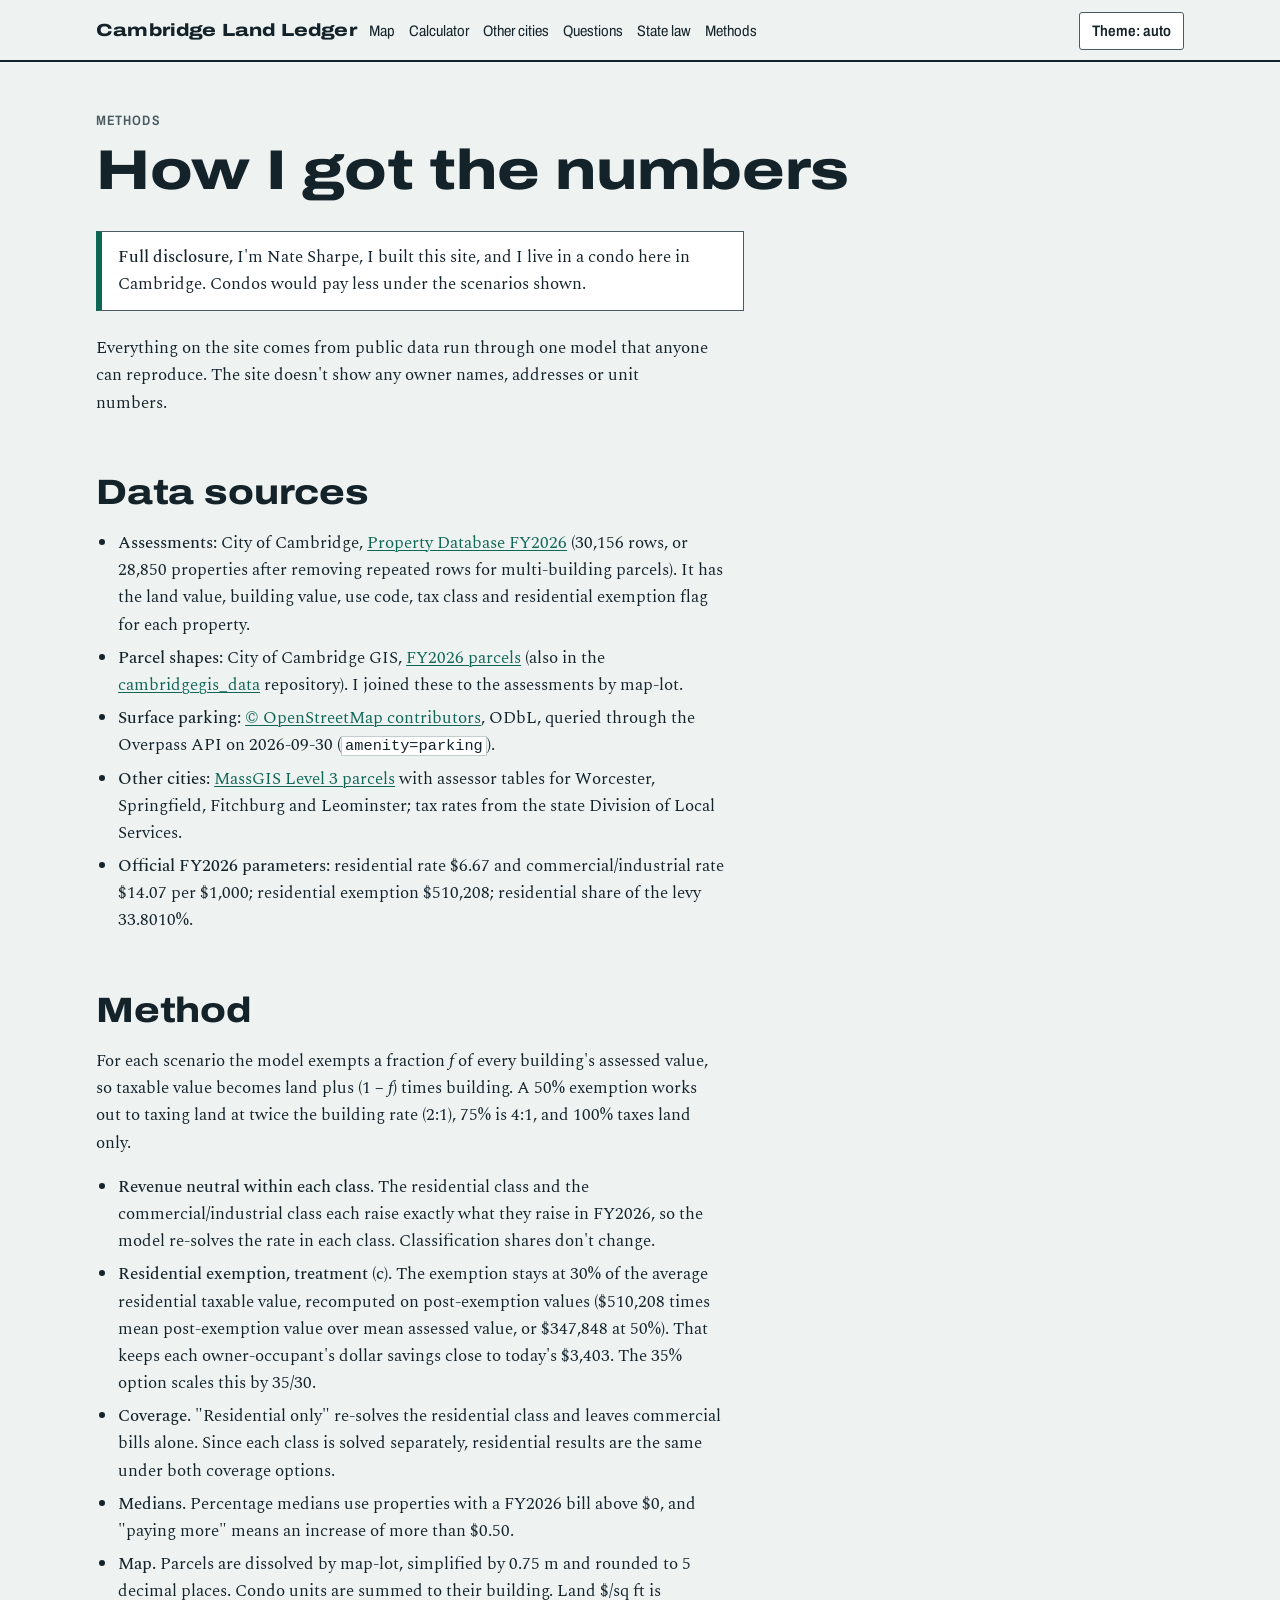
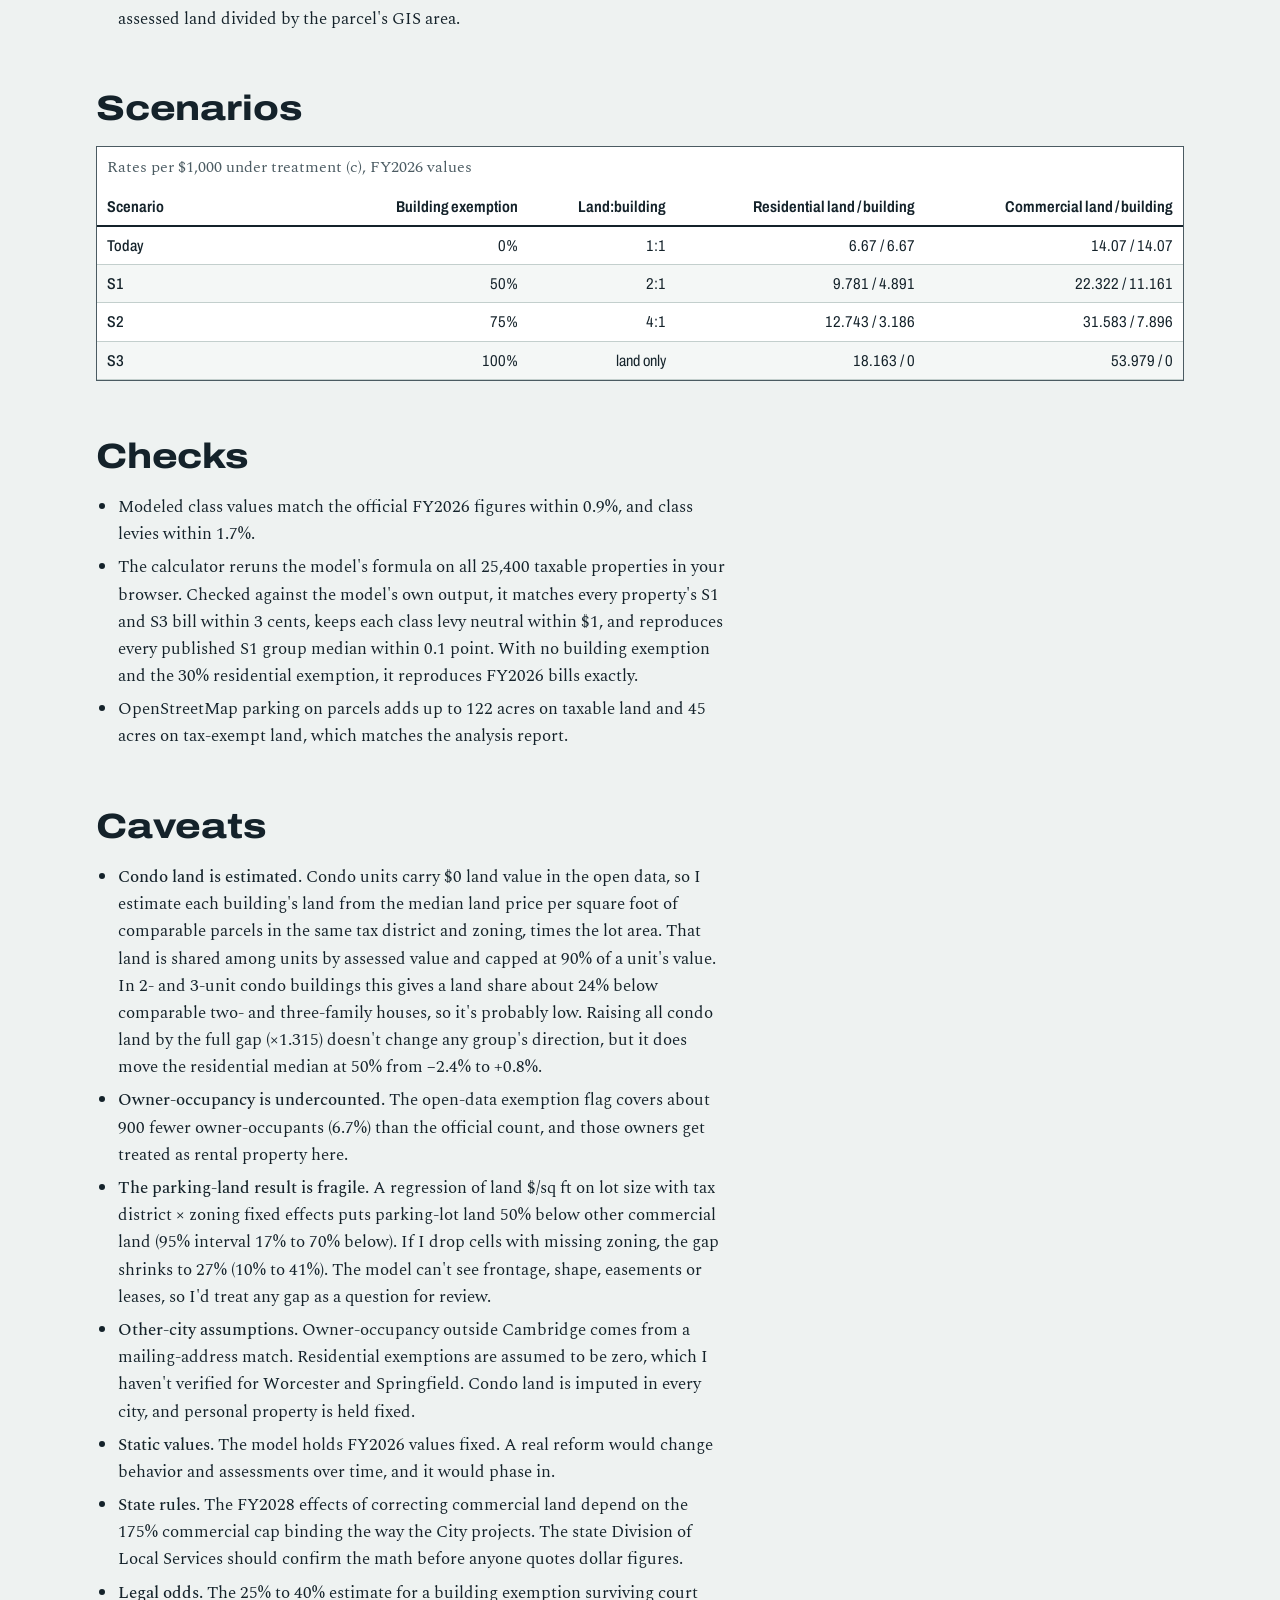
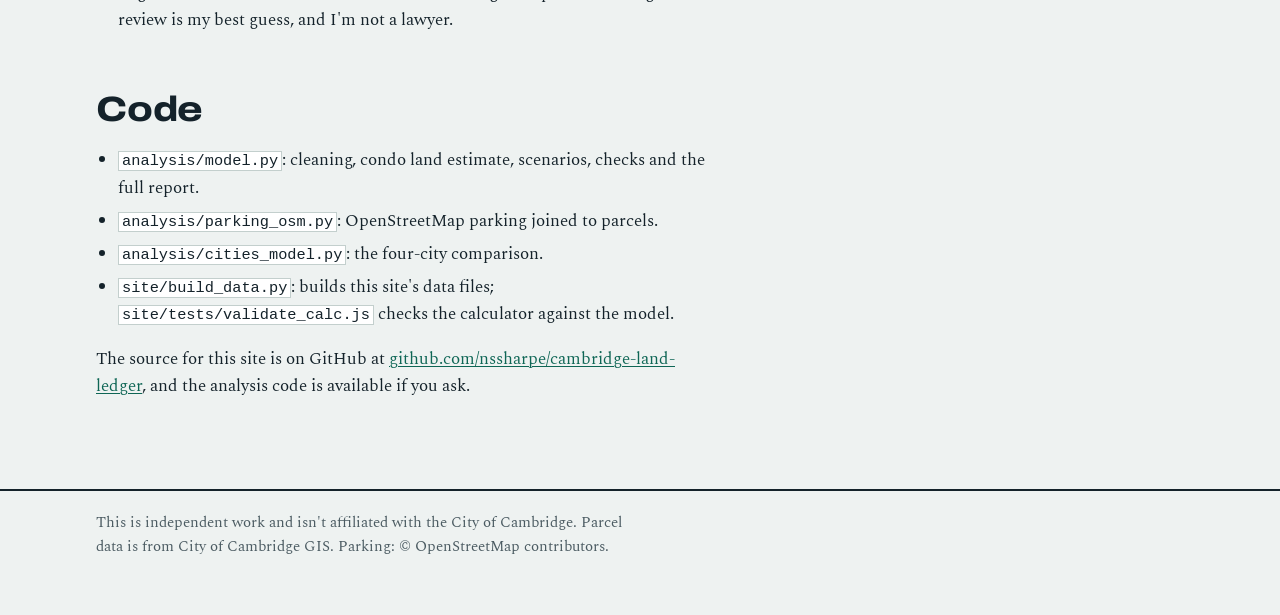
==== methods.html @ d7bb5db6 "Rewrite site and animation text in a plainer, first-person voice Co-Authored-By: Claude Opus 5.5 <no" ====
<!doctype html>
<html lang="en">
<head>
<meta charset="utf-8">
<meta name="viewport" content="width=device-width, initial-scale=1">
<title>Methods | Cambridge Land Ledger</title>
<meta name="description" content="Where the Cambridge Land Ledger's data comes from, how the model works, and its caveats.">
<meta name="color-scheme" content="light dark">
<script src="js/theme.js"></script>
<link rel="preconnect" href="https://fonts.googleapis.com">
<link rel="preconnect" href="https://fonts.gstatic.com" crossorigin>
<link rel="stylesheet" href="https://fonts.googleapis.com/css2?family=Archivo:wdth,wght@75..125,400..800&amp;family=Spectral:wght@400;500&amp;display=swap">
<link rel="stylesheet" href="css/site.css">
</head>
<body>
<a class="skip" href="#main">Skip to content</a>
<header class="masthead">
  <div class="wrap">
    <a class="brand" href="index.html">Cambridge Land Ledger</a>
    <nav class="nav" aria-label="Site">
      <a href="index.html#map">Map</a>
      <a href="index.html#calculator">Calculator</a>
      <a href="index.html#cities">Other cities</a>
      <a href="index.html#assessing">Questions</a>
      <a href="index.html#state-law">State law</a>
      <a href="methods.html" aria-current="page">Methods</a>
    </nav>
    <button type="button" class="btn theme-toggle" id="theme-toggle" aria-label="Color theme: automatic. Change theme">Theme: auto</button>
  </div>
</header>

<main id="main" class="wrap prose">
  <section aria-labelledby="h-m">
    <p class="kicker">Methods</p>
    <h1 id="h-m">How I got the numbers</h1>
    <div class="disclosure" role="note">
      <p><strong>Full disclosure,</strong> I'm Nate Sharpe, I built this site, and I live in a condo here in Cambridge. Condos would pay less under the scenarios shown.</p>
    </div>
    <p>Everything on the site comes from public data run through one model that anyone can reproduce. The site doesn't show any owner names, addresses or unit numbers.</p>

    <h2 id="sources">Data sources</h2>
    <ul>
      <li><strong>Assessments:</strong> City of Cambridge, <a href="https://data.cambridgema.gov/Assessing/Cambridge-Property-Database-FY2026/waa7-ibdu">Property Database FY2026</a> (30,156 rows, or 28,850 properties after removing repeated rows for multi-building parcels). It has the land value, building value, use code, tax class and residential exemption flag for each property.</li>
      <li><strong>Parcel shapes:</strong> City of Cambridge GIS, <a href="https://gis.data.mass.gov/datasets/CambridgeGIS::fy2026-parcels">FY2026 parcels</a> (also in the <a href="https://github.com/cambridgegis/cambridgegis_data">cambridgegis_data</a> repository). I joined these to the assessments by map-lot.</li>
      <li><strong>Surface parking:</strong> <a href="https://www.openstreetmap.org/copyright">&copy; OpenStreetMap contributors</a>, ODbL, queried through the Overpass API on 2026-09-30 (<code>amenity=parking</code>).</li>
      <li><strong>Other cities:</strong> <a href="https://www.mass.gov/info-details/massgis-data-property-tax-parcels">MassGIS Level 3 parcels</a> with assessor tables for Worcester, Springfield, Fitchburg and Leominster; tax rates from the state Division of Local Services.</li>
      <li><strong>Official FY2026 parameters:</strong> residential rate $6.67 and commercial/industrial rate $14.07 per $1,000; residential exemption $510,208; residential share of the levy 33.8010%.</li>
    </ul>

    <h2 id="method">Method</h2>
    <p>For each scenario the model exempts a fraction <em>f</em> of every building's assessed value, so taxable value becomes land plus (1 &minus; <em>f</em>) times building. A 50% exemption works out to taxing land at twice the building rate (2:1), 75% is 4:1, and 100% taxes land only.</p>
    <ul>
      <li><strong>Revenue neutral within each class.</strong> The residential class and the commercial/industrial class each raise exactly what they raise in FY2026, so the model re-solves the rate in each class. Classification shares don't change.</li>
      <li><strong>Residential exemption, treatment (c).</strong> The exemption stays at 30% of the average residential taxable value, recomputed on post-exemption values ($510,208 times mean post-exemption value over mean assessed value, or $347,848 at 50%). That keeps each owner-occupant's dollar savings close to today's $3,403. The 35% option scales this by 35/30.</li>
      <li><strong>Coverage.</strong> "Residential only" re-solves the residential class and leaves commercial bills alone. Since each class is solved separately, residential results are the same under both coverage options.</li>
      <li><strong>Medians.</strong> Percentage medians use properties with a FY2026 bill above $0, and "paying more" means an increase of more than $0.50.</li>
      <li><strong>Map.</strong> Parcels are dissolved by map-lot, simplified by 0.75 m and rounded to 5 decimal places. Condo units are summed to their building. Land $/sq ft is assessed land divided by the parcel's GIS area.</li>
    </ul>

    <h2 id="scenarios">Scenarios</h2>
    <div class="table-scroll" tabindex="0" role="region" aria-labelledby="scen-cap">
      <table class="ledger">
        <caption id="scen-cap">Rates per $1,000 under treatment (c), FY2026 values</caption>
        <thead><tr><th scope="col">Scenario</th><th scope="col">Building exemption</th><th scope="col">Land:building</th><th scope="col">Residential land / building</th><th scope="col">Commercial land / building</th></tr></thead>
        <tbody>
          <tr><th scope="row">Today</th><td>0%</td><td>1:1</td><td>6.67 / 6.67</td><td>14.07 / 14.07</td></tr>
          <tr><th scope="row">S1</th><td>50%</td><td>2:1</td><td>9.781 / 4.891</td><td>22.322 / 11.161</td></tr>
          <tr><th scope="row">S2</th><td>75%</td><td>4:1</td><td>12.743 / 3.186</td><td>31.583 / 7.896</td></tr>
          <tr><th scope="row">S3</th><td>100%</td><td>land only</td><td>18.163 / 0</td><td>53.979 / 0</td></tr>
        </tbody>
      </table>
    </div>

    <h2 id="checks">Checks</h2>
    <ul>
      <li>Modeled class values match the official FY2026 figures within 0.9%, and class levies within 1.7%.</li>
      <li>The calculator reruns the model's formula on all 25,400 taxable properties in your browser. Checked against the model's own output, it matches every property's S1 and S3 bill within 3 cents, keeps each class levy neutral within $1, and reproduces every published S1 group median within 0.1 point. With no building exemption and the 30% residential exemption, it reproduces FY2026 bills exactly.</li>
      <li>OpenStreetMap parking on parcels adds up to 122 acres on taxable land and 45 acres on tax-exempt land, which matches the analysis report.</li>
    </ul>

    <h2 id="caveats">Caveats</h2>
    <ul>
      <li id="condo-land"><strong>Condo land is estimated.</strong> Condo units carry $0 land value in the open data, so I estimate each building's land from the median land price per square foot of comparable parcels in the same tax district and zoning, times the lot area. That land is shared among units by assessed value and capped at 90% of a unit's value. In 2- and 3-unit condo buildings this gives a land share about 24% below comparable two- and three-family houses, so it's probably low. Raising all condo land by the full gap (&times;1.315) doesn't change any group's direction, but it does move the residential median at 50% from &minus;2.4% to +0.8%.</li>
      <li><strong>Owner-occupancy is undercounted.</strong> The open-data exemption flag covers about 900 fewer owner-occupants (6.7%) than the official count, and those owners get treated as rental property here.</li>
      <li><strong>The parking-land result is fragile.</strong> A regression of land $/sq ft on lot size with tax district &times; zoning fixed effects puts parking-lot land 50% below other commercial land (95% interval 17% to 70% below). If I drop cells with missing zoning, the gap shrinks to 27% (10% to 41%). The model can't see frontage, shape, easements or leases, so I'd treat any gap as a question for review.</li>
      <li><strong>Other-city assumptions.</strong> Owner-occupancy outside Cambridge comes from a mailing-address match. Residential exemptions are assumed to be zero, which I haven't verified for Worcester and Springfield. Condo land is imputed in every city, and personal property is held fixed.</li>
      <li><strong>Static values.</strong> The model holds FY2026 values fixed. A real reform would change behavior and assessments over time, and it would phase in.</li>
      <li><strong>State rules.</strong> The FY2028 effects of correcting commercial land depend on the 175% commercial cap binding the way the City projects. The state Division of Local Services should confirm the math before anyone quotes dollar figures.</li>
      <li><strong>Legal odds.</strong> The 25% to 40% estimate for a building exemption surviving court review is my best guess, and I'm not a lawyer.</li>
    </ul>

    <h2 id="code">Code</h2>
    <ul>
      <li><code>analysis/model.py</code>: cleaning, condo land estimate, scenarios, checks and the full report.</li>
      <li><code>analysis/parking_osm.py</code>: OpenStreetMap parking joined to parcels.</li>
      <li><code>analysis/cities_model.py</code>: the four-city comparison.</li>
      <li><code>site/build_data.py</code>: builds this site's data files; <code>site/tests/validate_calc.js</code> checks the calculator against the model.</li>
    </ul>
    <p>The source for this site is on GitHub at <a href="https://github.com/nssharpe/cambridge-land-ledger">github.com/nssharpe/cambridge-land-ledger</a>, and the analysis code is available if you ask.</p>
  </section>
</main>

<footer>
  <div class="wrap">
    <p>This is independent work and isn't affiliated with the City of Cambridge. Parcel data is from City of Cambridge GIS. Parking: &copy; OpenStreetMap contributors.</p>
  </div>
</footer>
</body>
</html>
---- css/site.css ----
/* Cambridge Land Ledger. Assessor's plat / ledger styling.
   Contrast for every text/background pair is checked by tests/contrast.py, which parses this file. */

:root {
  color-scheme: light;
  --paper: #eef2f1;
  --surface: #ffffff;
  --ink: #14222a;
  --muted: #4b5b62;
  --rule: #c3cfcd;          /* decorative ledger lines only; never text, never a control boundary */
  --accent: #0e6655;
  --less: #1f5fa8;
  --more: #a8510a;
  --on-accent: #ffffff;     /* text on filled accent buttons */
  --row-alt: #f4f7f6;       /* zebra stripe inside tables on --surface */
  --hover: #e2e9e7;         /* hover fill for outline buttons */
  --font-head: "Archivo", "Bahnschrift", "Segoe UI", system-ui, sans-serif;
  --font-body: "Spectral", Georgia, "Times New Roman", serif;
  --gutter: 16px;
  --maxw: 1120px;
}
@media (prefers-color-scheme: dark) {
  :root:not([data-theme="light"]) {
    color-scheme: dark;
    --paper: #0f171b;
    --surface: #16232a;
    --ink: #e6eeee;
    --muted: #a5b6bb;
    --rule: #2c3d44;
    --accent: #4fc1a6;
    --less: #7fb2ea;
    --more: #f0a35a;
    --on-accent: #0f171b;
    --row-alt: #1b2a32;
    --hover: #22333b;
  }
}
:root[data-theme="dark"] {
  color-scheme: dark;
  --paper: #0f171b;
  --surface: #16232a;
  --ink: #e6eeee;
  --muted: #a5b6bb;
  --rule: #2c3d44;
  --accent: #4fc1a6;
  --less: #7fb2ea;
  --more: #f0a35a;
  --on-accent: #0f171b;
  --row-alt: #1b2a32;
  --hover: #22333b;
}

*, *::before, *::after { box-sizing: border-box; }
html { -webkit-text-size-adjust: 100%; }
body {
  margin: 0;
  background: var(--paper);
  color: var(--ink);
  font-family: var(--font-body);
  font-weight: 400;
  font-size: 1.0625rem;
  line-height: 1.6;
  overflow-x: hidden;
}
img, svg, canvas { max-width: 100%; }

/* ---------- type ---------- */
h1, h2, h3 {
  font-family: var(--font-head);
  font-stretch: 118%;
  font-weight: 780;
  line-height: 1.12;
  letter-spacing: -0.005em;
  color: var(--ink);
  margin: 0 0 0.5em;
}
h1 { font-size: clamp(2rem, 6vw, 3.5rem); font-weight: 800; font-stretch: 122%; }
h2 { font-size: clamp(1.5rem, 3.6vw, 2.2rem); }
h3 { font-size: 1.2rem; font-weight: 720; font-stretch: 112%; }
p { margin: 0 0 1em; max-width: 68ch; }
strong { font-weight: 500; }
.label, .caption, figcaption, th, .ledger td, .legend, .kicker, .tag, .btn, .seg label, .field-label, .tooltip, .figs dt {
  font-family: var(--font-head);
  font-stretch: 80%;
}
.kicker {
  text-transform: uppercase;
  letter-spacing: 0.08em;
  font-size: 0.85rem;
  font-weight: 600;
  color: var(--muted);
  margin: 0 0 0.5rem;
}
.caption, figcaption { color: var(--muted); font-size: 0.95rem; line-height: 1.45; }
.num { font-variant-numeric: tabular-nums lining-nums; }
.lede { font-size: 1.2rem; line-height: 1.55; }
.less { color: var(--less); }
.more { color: var(--more); }

a { color: var(--accent); text-decoration-thickness: 1px; text-underline-offset: 2px; }
a:hover { color: var(--ink); }
a:visited { color: var(--accent); }
a:visited:hover { color: var(--ink); }

:focus-visible { outline: 3px solid var(--accent); outline-offset: 2px; border-radius: 2px; }

/* ---------- layout ---------- */
.wrap { max-width: var(--maxw); margin: 0 auto; padding: 0 var(--gutter); }
.skip { position: absolute; left: -9999px; top: 0; background: var(--surface); color: var(--ink); padding: 8px 12px; z-index: 10; }
.skip:focus { left: var(--gutter); }

.masthead {
  border-bottom: 2px solid var(--ink);
  background: var(--paper);
}
.masthead .wrap { display: flex; align-items: center; justify-content: space-between; gap: 12px; padding-top: 12px; padding-bottom: 10px; flex-wrap: wrap; }
.brand { font-family: var(--font-head); font-stretch: 125%; font-weight: 800; font-size: 1.1rem; color: var(--ink); text-decoration: none; letter-spacing: 0.01em; }
.brand:visited { color: var(--ink); }
.brand:hover { color: var(--accent); }
.nav { display: flex; flex-wrap: wrap; gap: 4px 14px; font-family: var(--font-head); font-stretch: 85%; font-size: 0.95rem; }
.nav a { color: var(--ink); text-decoration: none; padding: 4px 0; }
.nav a:visited { color: var(--ink); }
.nav a:hover { color: var(--accent); text-decoration: underline; }

section { padding: 48px 0 24px; border-top: 1px solid var(--rule); }
section:first-of-type { border-top: 0; }
.sec-num { font-family: var(--font-head); font-stretch: 80%; color: var(--muted); font-weight: 600; font-size: 0.95rem; letter-spacing: 0.04em; }

.disclosure {
  background: var(--surface);
  border: 1px solid var(--muted);
  border-left: 6px solid var(--accent);
  padding: 12px 16px;
  margin: 16px 0 24px;
  max-width: 72ch;
}
.disclosure p { margin: 0; }

.grid-2 { display: grid; grid-template-columns: minmax(0, 1fr); gap: 24px; }
.grid-2 > *, .calc > * { min-width: 0; }
@media (min-width: 860px) { .grid-2 { grid-template-columns: minmax(0, 1fr) minmax(0, 1fr); gap: 40px; } }

/* ---------- ledger figures ---------- */
.figs { display: grid; grid-template-columns: repeat(auto-fit, minmax(160px, 1fr)); gap: 0; margin: 24px 0; border-top: 2px solid var(--ink); border-bottom: 1px solid var(--ink); }
.figs div { padding: 10px 12px 12px 0; border-right: 1px solid var(--rule); }
.figs div:last-child { border-right: 0; }
.figs dt { color: var(--muted); font-size: 0.9rem; line-height: 1.3; }
.figs dd { margin: 4px 0 0; font-family: var(--font-head); font-stretch: 112%; font-weight: 760; font-size: 1.6rem; font-variant-numeric: tabular-nums; color: var(--ink); }

/* ---------- tables ---------- */
.table-scroll { overflow-x: auto; -webkit-overflow-scrolling: touch; max-width: 100%; margin: 0 0 16px; border: 1px solid var(--muted); background: var(--surface); }
.table-scroll:focus-visible { outline-offset: 0; }
table.ledger { border-collapse: collapse; width: 100%; background: var(--surface); color: var(--ink); font-variant-numeric: tabular-nums lining-nums; font-size: 0.98rem; }
.ledger caption { text-align: left; padding: 8px 10px; caption-side: top; color: var(--muted); }
.ledger th, .ledger td { padding: 6px 10px; text-align: right; border-bottom: 1px solid var(--rule); white-space: nowrap; }
.ledger th:first-child, .ledger td:first-child { text-align: left; white-space: normal; min-width: 11em; }
.ledger tbody th { font-weight: 500; }
.ledger tr.hl th, .ledger tr.ref th { font-weight: 650; }
.ledger thead th { border-bottom: 2px solid var(--ink); font-weight: 650; color: var(--ink); vertical-align: bottom; }
.ledger tbody tr:nth-child(even) { background: var(--row-alt); }
.ledger tbody tr.ref td { font-weight: 600; border-top: 1px solid var(--ink); }
.ledger td.less { color: var(--less); }
.ledger td.more { color: var(--more); }
.ledger tr.hl td { font-weight: 650; }

/* ---------- buttons / segmented controls ---------- */
.btn {
  font: inherit; font-family: var(--font-head); font-stretch: 85%; font-size: 0.95rem; font-weight: 600;
  background: var(--surface); color: var(--ink);
  border: 1px solid var(--muted); border-radius: 3px;
  padding: 6px 12px; min-height: 36px; cursor: pointer;
}
.btn:hover { background: var(--hover); color: var(--ink); }
.btn:active { background: var(--rule); color: var(--ink); }
.btn[aria-pressed="true"] { background: var(--accent); color: var(--on-accent); border-color: var(--accent); }
.btn[aria-pressed="true"]:hover { background: var(--accent); color: var(--on-accent); text-decoration: underline; }

.seg { display: inline-flex; flex-wrap: wrap; border: 1px solid var(--muted); border-radius: 3px; overflow: hidden; background: var(--surface); }
.seg input { position: absolute; opacity: 0; width: 1px; height: 1px; }
.seg label { padding: 6px 12px; min-height: 36px; display: inline-flex; align-items: center; cursor: pointer; color: var(--ink); background: var(--surface); font-weight: 600; font-size: 0.95rem; border-right: 1px solid var(--muted); }
.seg label:last-of-type { border-right: 0; }
.seg label:hover { background: var(--hover); color: var(--ink); }
.seg input:checked + label { background: var(--accent); color: var(--on-accent); }
.seg input:checked + label:hover { background: var(--accent); color: var(--on-accent); text-decoration: underline; }
.seg input:focus-visible + label { outline: 3px solid var(--accent); outline-offset: -3px; box-shadow: inset 0 0 0 5px var(--surface); }

fieldset { border: 0; padding: 0; margin: 0 0 16px; min-width: 0; }
legend.field-label, .field-label { font-weight: 650; color: var(--ink); font-size: 1rem; margin-bottom: 6px; padding: 0; display: block; }

/* range slider */
input[type="range"] { width: 100%; max-width: 520px; accent-color: var(--accent); height: 32px; background: transparent; cursor: pointer; }
input[type="range"]::-webkit-slider-runnable-track { height: 6px; background: var(--muted); border-radius: 3px; }
input[type="range"]::-webkit-slider-thumb { -webkit-appearance: none; appearance: none; width: 22px; height: 22px; margin-top: -8px; border-radius: 50%; background: var(--accent); border: 2px solid var(--surface); box-shadow: 0 0 0 1px var(--ink); }
input[type="range"] { -webkit-appearance: none; appearance: none; }
input[type="range"]::-moz-range-track { height: 6px; background: var(--muted); border-radius: 3px; }
input[type="range"]::-moz-range-thumb { width: 20px; height: 20px; border-radius: 50%; background: var(--accent); border: 2px solid var(--surface); box-shadow: 0 0 0 1px var(--ink); }

/* ---------- map ---------- */
.map-card { background: var(--surface); border: 1px solid var(--muted); margin: 8px 0 12px; }
.map-tools { display: flex; flex-wrap: wrap; gap: 8px 16px; align-items: center; justify-content: space-between; padding: 10px; border-bottom: 1px solid var(--rule); }
.map-tools .seg label { font-size: 0.9rem; padding: 6px 10px; }
.zoom { display: inline-flex; gap: 6px; }
.zoom .btn { min-width: 36px; padding: 6px 10px; }
.map-stage { position: relative; width: 100%; aspect-ratio: 4 / 3; max-height: 78vh; touch-action: pan-y; }
.map-stage canvas { display: block; width: 100%; height: 100%; cursor: crosshair; }
.map-stage .map-msg { position: absolute; inset: 0; display: flex; align-items: center; justify-content: center; text-align: center; padding: 24px; color: var(--ink); background: var(--surface); font-family: var(--font-head); font-stretch: 85%; }
.map-foot { display: flex; flex-wrap: wrap; gap: 8px 24px; justify-content: space-between; padding: 10px; border-top: 1px solid var(--rule); }
.legend { font-size: 0.9rem; color: var(--ink); }
.legend .ttl { font-weight: 650; display: block; margin-bottom: 4px; }
.legend .ramp { display: flex; flex-wrap: wrap; gap: 2px 0; }
.legend .sw { display: inline-flex; flex-direction: column; align-items: flex-start; min-width: 52px; }
.legend .sw i { display: block; width: 100%; height: 14px; border: 1px solid var(--ink); border-right-width: 0; }
.legend .sw:last-child i { border-right-width: 1px; }
.legend .sw span { font-size: 0.8rem; color: var(--ink); font-variant-numeric: tabular-nums; padding-top: 2px; }
.legend .keys { display: flex; flex-wrap: wrap; gap: 4px 14px; }
.legend .key { display: inline-flex; align-items: center; gap: 6px; }
.legend .key i { width: 16px; height: 12px; border: 1px solid var(--ink); display: inline-block; }
.attrib { font-size: 0.8rem; color: var(--muted); align-self: end; }
.attrib a { color: var(--muted); }
.attrib a:hover { color: var(--ink); }

.tooltip {
  position: fixed; z-index: 20; pointer-events: none;
  background: var(--surface); color: var(--ink);
  border: 1px solid var(--ink); box-shadow: 0 4px 14px rgba(0,0,0,0.25);
  padding: 8px 10px; font-size: 0.92rem; line-height: 1.35; max-width: 260px;
  font-variant-numeric: tabular-nums;
}
.tooltip[hidden] { display: none; }
.tooltip .t-h { font-weight: 700; font-stretch: 100%; display: block; margin-bottom: 4px; }
.tooltip dl { margin: 0; display: grid; grid-template-columns: auto auto; gap: 1px 12px; }
.tooltip dt { color: var(--muted); }
.tooltip dd { margin: 0; text-align: right; color: var(--ink); }
.tooltip .t-note { display: block; color: var(--muted); margin-top: 4px; font-size: 0.85rem; }

/* ---------- land-by-use bar ---------- */
.landbar { display: flex; height: 22px; border: 1px solid var(--ink); margin: 8px 0 4px; }
.landbar span { display: block; height: 100%; border-right: 1px solid var(--surface); }

/* ---------- calculator ---------- */
.calc { display: grid; grid-template-columns: minmax(0, 1fr); gap: 24px; }
@media (min-width: 980px) { .calc { grid-template-columns: 320px minmax(0, 1fr); gap: 36px; } }
.calc-controls { background: var(--surface); border: 1px solid var(--muted); padding: 16px; align-self: start; }
.readout { font-family: var(--font-head); font-stretch: 112%; font-weight: 760; font-size: 1.5rem; color: var(--ink); font-variant-numeric: tabular-nums; }
.field { margin-bottom: 16px; }
.readout small { display: block; font-stretch: 80%; font-weight: 500; font-size: 0.95rem; color: var(--muted); }
.rates { font-size: 0.95rem; color: var(--ink); margin: 8px 0 0; }
.rates dt { color: var(--muted); font-family: var(--font-head); font-stretch: 80%; }
.rates dd { margin: 0 0 6px; font-family: var(--font-head); font-stretch: 85%; font-variant-numeric: tabular-nums; }
.note { border-left: 4px solid var(--more); background: var(--surface); padding: 10px 12px; margin: 12px 0; max-width: 72ch; }
.note p { margin: 0; }
.note[hidden] { display: none; }
.chart svg { display: block; width: 100%; height: auto; background: var(--surface); border: 1px solid var(--muted); }
.chart text { font-family: var(--font-head); font-stretch: 80%; fill: var(--ink); font-size: 13px; }
.chart .axis { stroke: var(--muted); stroke-width: 1; }
.chart .zero { stroke: var(--ink); stroke-width: 1.5; }
.chart .grid { stroke: var(--rule); stroke-width: 1; }
.chart .bar-less { fill: var(--less); }
.chart .bar-more { fill: var(--more); }
.chart text.t-less { fill: var(--less); }
.chart text.t-more { fill: var(--more); }
.chart text.t-muted { fill: var(--muted); }

/* ---------- cities small multiples ---------- */
.multiples { display: grid; grid-template-columns: repeat(auto-fit, minmax(200px, 1fr)); gap: 16px; margin: 16px 0 24px; }
.multiples figure { margin: 0; background: var(--surface); border: 1px solid var(--muted); padding: 8px 10px 10px; }
.multiples figcaption { color: var(--ink); font-weight: 650; font-size: 0.95rem; margin-bottom: 4px; }
.multiples svg { display: block; width: 100%; height: auto; }
.multiples text { font-family: var(--font-head); font-stretch: 80%; fill: var(--ink); font-size: 13px; }

/* ---------- questions / law ---------- */
ol.asks { padding-left: 1.4em; max-width: 72ch; }
ol.asks li { margin-bottom: 14px; }
.tag { display: inline-block; font-size: 0.8rem; font-weight: 650; letter-spacing: 0.03em; text-transform: uppercase; padding: 1px 6px; border: 1px solid var(--more); color: var(--more); background: var(--surface); margin-left: 6px; vertical-align: 1px; }
.tag.solid { border-color: var(--accent); color: var(--accent); }
blockquote { margin: 12px 0 16px; padding: 4px 0 4px 16px; border-left: 3px solid var(--muted); max-width: 70ch; color: var(--ink); }
blockquote cite { display: block; font-style: normal; font-family: var(--font-head); font-stretch: 80%; color: var(--muted); font-size: 0.9rem; margin-top: 4px; }

/* ---------- animation slot ---------- */
#two-lots-animation { margin: 16px 0; min-height: 120px; }
.anim-fallback { background: var(--surface); border: 1px dashed var(--muted); padding: 24px 16px; color: var(--ink); }

/* ---------- footer ---------- */
footer { border-top: 2px solid var(--ink); margin-top: 48px; padding: 20px 0 40px; color: var(--ink); font-size: 0.95rem; }
footer p { color: var(--muted); }
.theme-toggle { margin-left: auto; }

/* ---------- methods page ---------- */
.prose h2 { margin-top: 1.6em; }
.prose ul, .prose ol { max-width: 70ch; padding-left: 1.3em; }
.prose li { margin-bottom: 6px; }
code { font-family: ui-monospace, "Cascadia Mono", Consolas, monospace; font-size: 0.9em; background: var(--surface); color: var(--ink); padding: 0 3px; border: 1px solid var(--rule); }

@media (max-width: 520px) {
  body { font-size: 1rem; }
  .lede { font-size: 1.08rem; }
  section { padding-top: 36px; }
  .figs dd { font-size: 1.35rem; }
  .map-stage { aspect-ratio: 1 / 1; }
}

@media (prefers-reduced-motion: reduce) {
  *, *::before, *::after { animation-duration: 0.01ms !important; animation-iteration-count: 1 !important; transition-duration: 0.01ms !important; scroll-behavior: auto !important; }
}
@media (prefers-reduced-motion: no-preference) {
  html { scroll-behavior: smooth; }
}
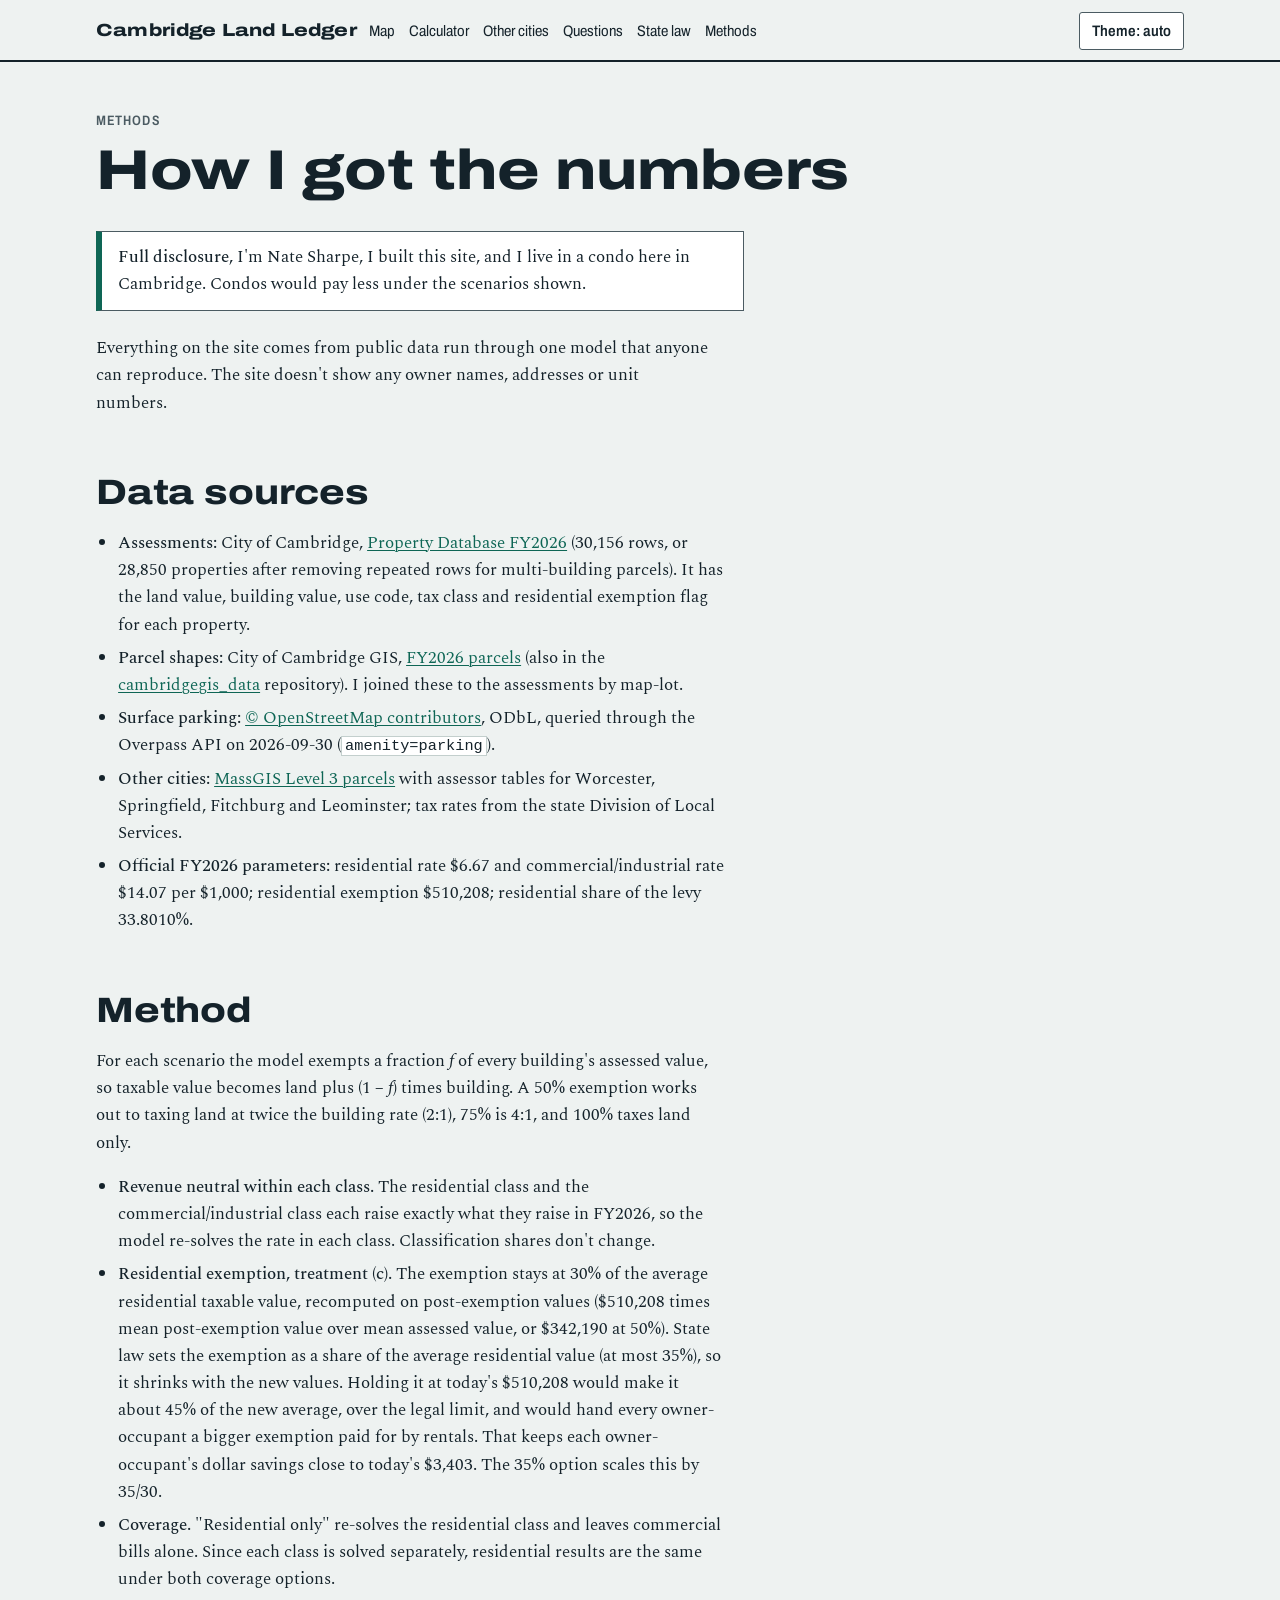
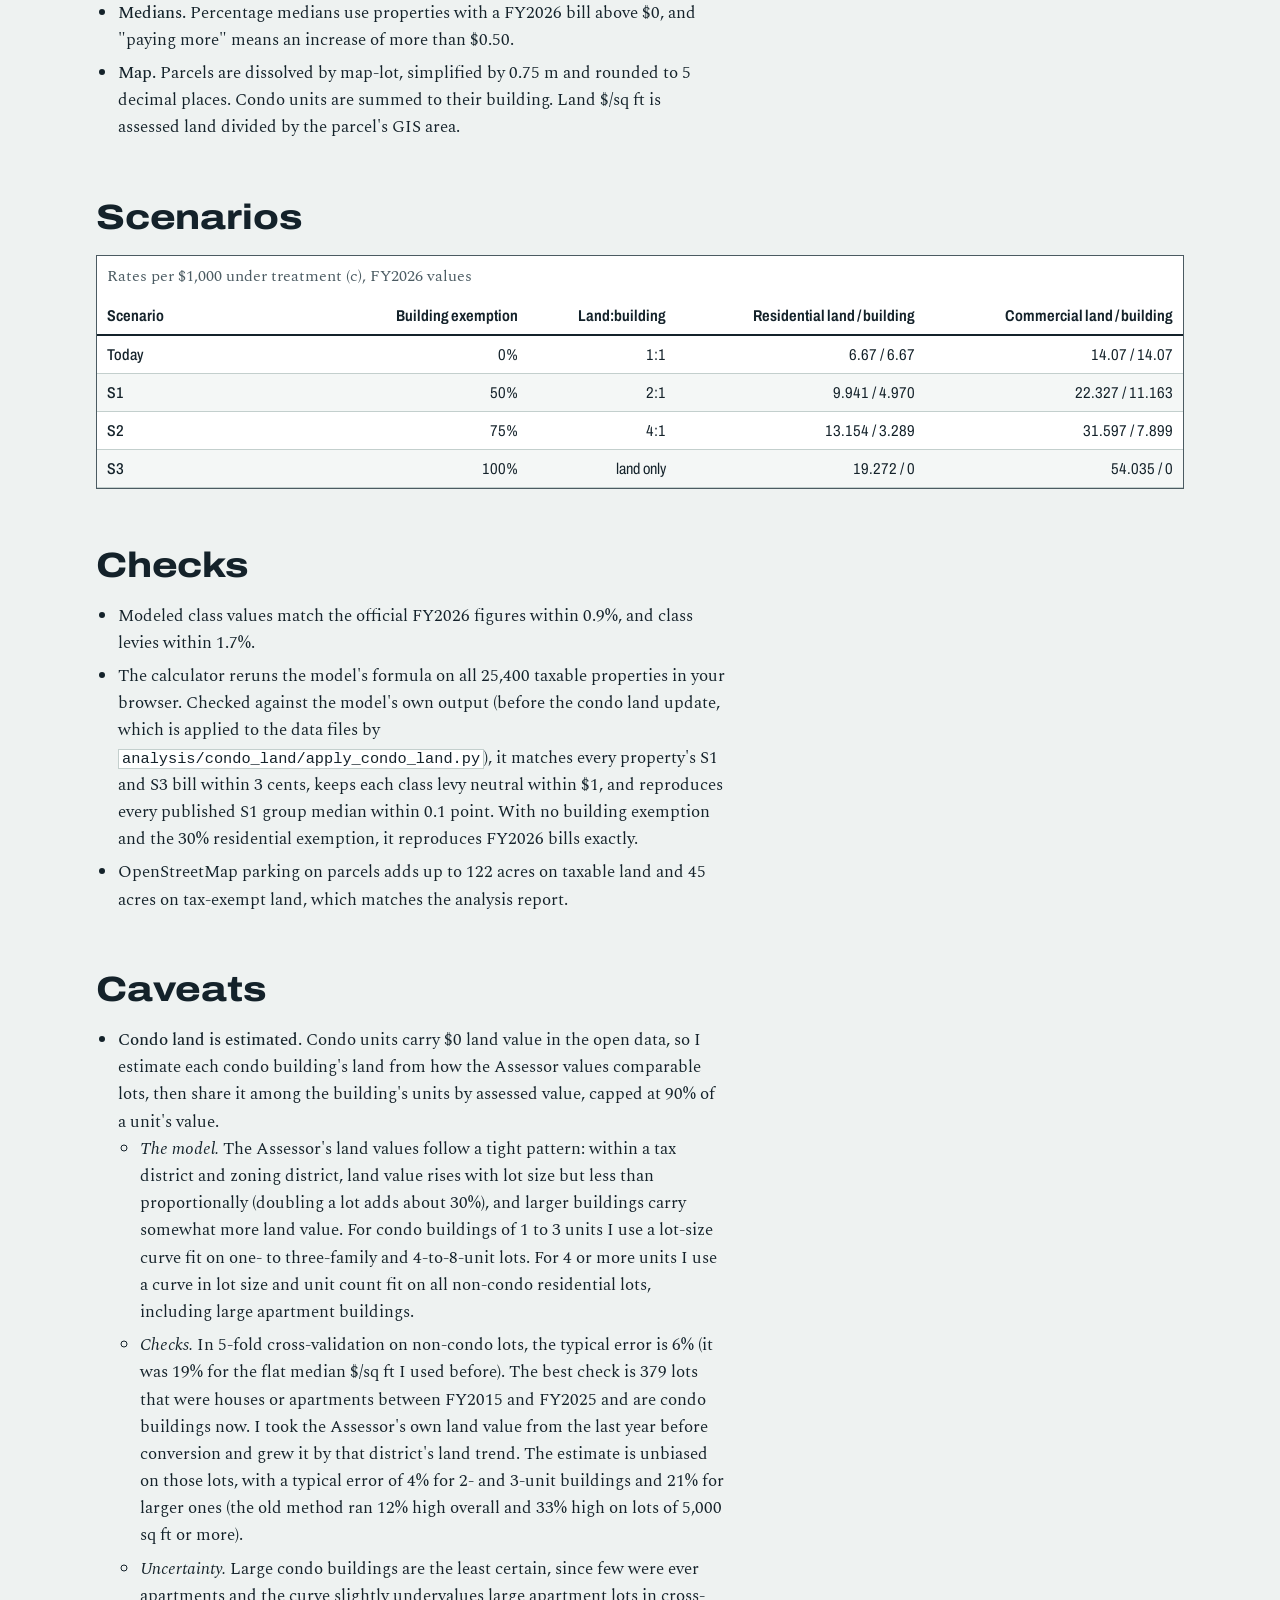
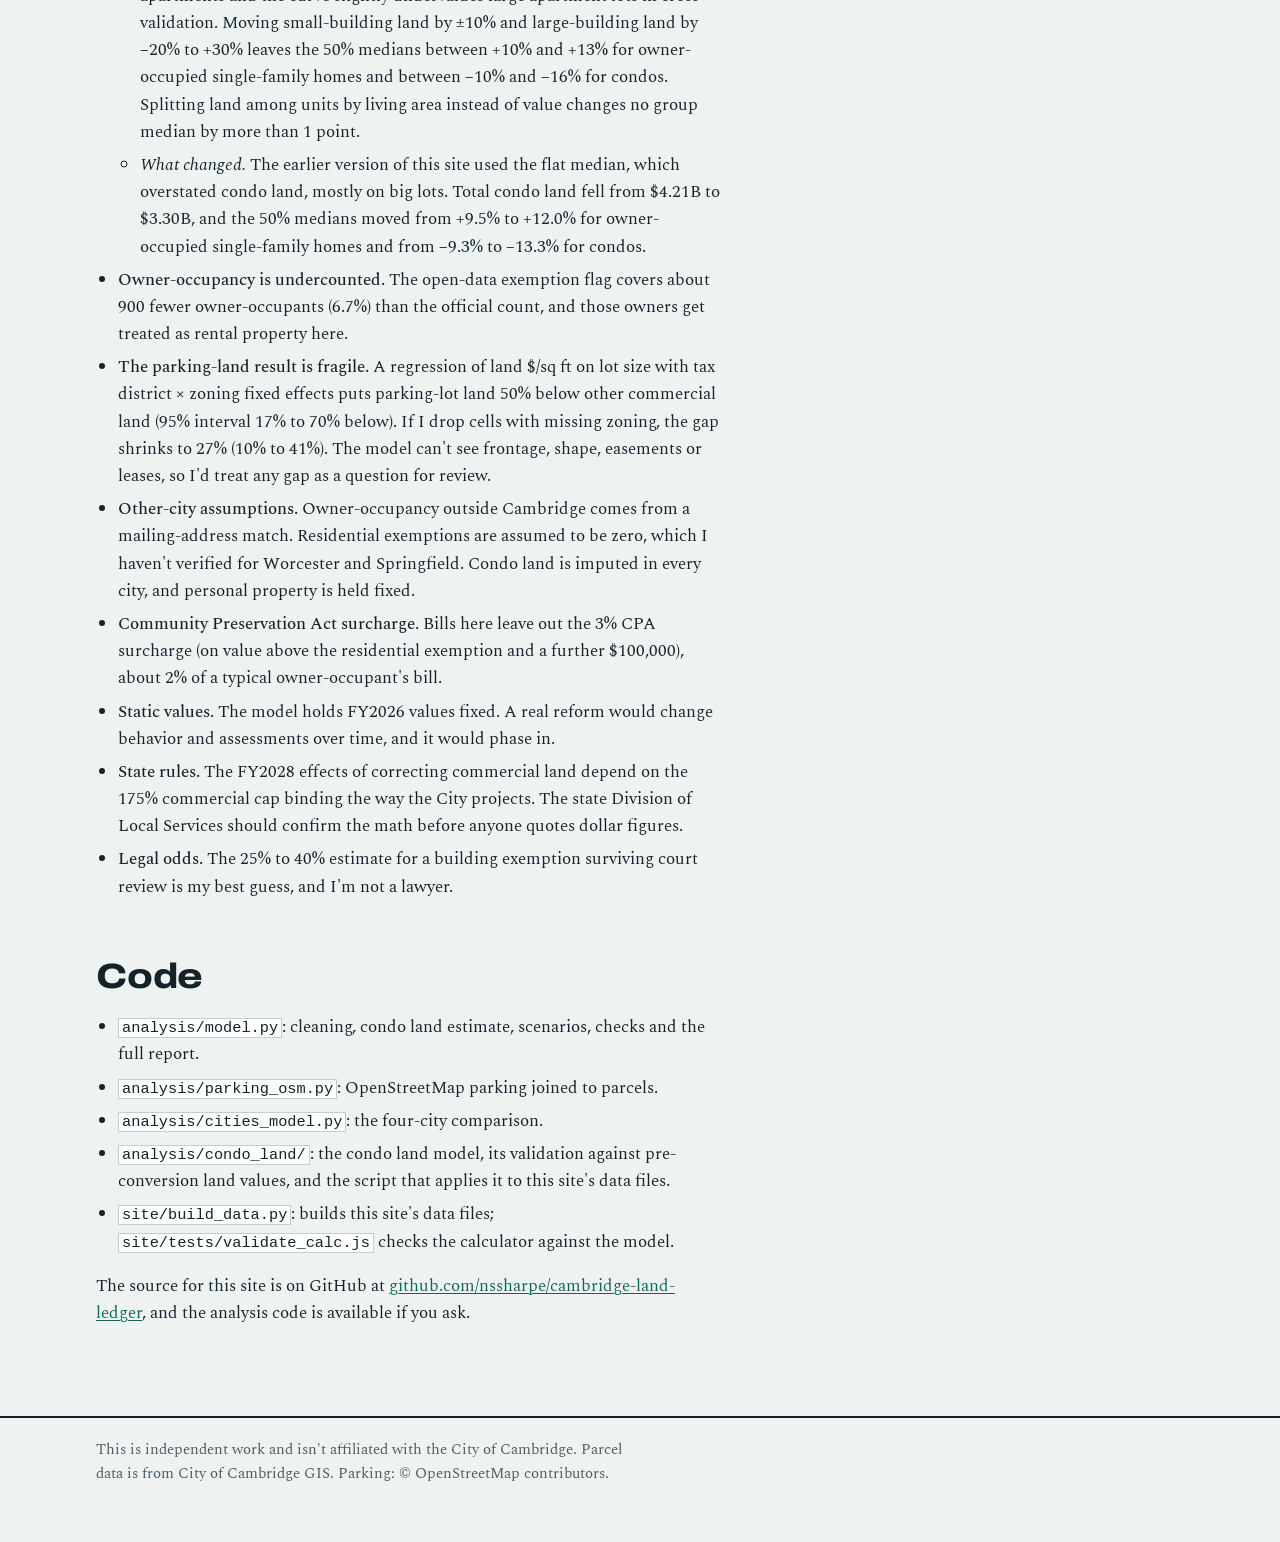
==== commit e03366d9: "Replace condo land estimate with a validated lot-size and unit-count model The flat median land $/sq" ====
--- a/methods.html
+++ b/methods.html
@@ -51,7 +51,7 @@
     <p>For each scenario the model exempts a fraction <em>f</em> of every building's assessed value, so taxable value becomes land plus (1 &minus; <em>f</em>) times building. A 50% exemption works out to taxing land at twice the building rate (2:1), 75% is 4:1, and 100% taxes land only.</p>
     <ul>
       <li><strong>Revenue neutral within each class.</strong> The residential class and the commercial/industrial class each raise exactly what they raise in FY2026, so the model re-solves the rate in each class. Classification shares don't change.</li>
-      <li><strong>Residential exemption, treatment (c).</strong> The exemption stays at 30% of the average residential taxable value, recomputed on post-exemption values ($510,208 times mean post-exemption value over mean assessed value, or $347,848 at 50%). That keeps each owner-occupant's dollar savings close to today's $3,403. The 35% option scales this by 35/30.</li>
+      <li><strong>Residential exemption, treatment (c).</strong> The exemption stays at 30% of the average residential taxable value, recomputed on post-exemption values ($510,208 times mean post-exemption value over mean assessed value, or $342,190 at 50%). State law sets the exemption as a share of the average residential value (at most 35%), so it shrinks with the new values. Holding it at today's $510,208 would make it about 45% of the new average, over the legal limit, and would hand every owner-occupant a bigger exemption paid for by rentals. That keeps each owner-occupant's dollar savings close to today's $3,403. The 35% option scales this by 35/30.</li>
       <li><strong>Coverage.</strong> "Residential only" re-solves the residential class and leaves commercial bills alone. Since each class is solved separately, residential results are the same under both coverage options.</li>
       <li><strong>Medians.</strong> Percentage medians use properties with a FY2026 bill above $0, and "paying more" means an increase of more than $0.50.</li>
       <li><strong>Map.</strong> Parcels are dissolved by map-lot, simplified by 0.75 m and rounded to 5 decimal places. Condo units are summed to their building. Land $/sq ft is assessed land divided by the parcel's GIS area.</li>
@@ -64,9 +64,9 @@
         <thead><tr><th scope="col">Scenario</th><th scope="col">Building exemption</th><th scope="col">Land:building</th><th scope="col">Residential land / building</th><th scope="col">Commercial land / building</th></tr></thead>
         <tbody>
           <tr><th scope="row">Today</th><td>0%</td><td>1:1</td><td>6.67 / 6.67</td><td>14.07 / 14.07</td></tr>
-          <tr><th scope="row">S1</th><td>50%</td><td>2:1</td><td>9.781 / 4.891</td><td>22.322 / 11.161</td></tr>
-          <tr><th scope="row">S2</th><td>75%</td><td>4:1</td><td>12.743 / 3.186</td><td>31.583 / 7.896</td></tr>
-          <tr><th scope="row">S3</th><td>100%</td><td>land only</td><td>18.163 / 0</td><td>53.979 / 0</td></tr>
+          <tr><th scope="row">S1</th><td>50%</td><td>2:1</td><td>9.941 / 4.970</td><td>22.327 / 11.163</td></tr>
+          <tr><th scope="row">S2</th><td>75%</td><td>4:1</td><td>13.154 / 3.289</td><td>31.597 / 7.899</td></tr>
+          <tr><th scope="row">S3</th><td>100%</td><td>land only</td><td>19.272 / 0</td><td>54.035 / 0</td></tr>
         </tbody>
       </table>
     </div>
@@ -74,16 +74,24 @@
     <h2 id="checks">Checks</h2>
     <ul>
       <li>Modeled class values match the official FY2026 figures within 0.9%, and class levies within 1.7%.</li>
-      <li>The calculator reruns the model's formula on all 25,400 taxable properties in your browser. Checked against the model's own output, it matches every property's S1 and S3 bill within 3 cents, keeps each class levy neutral within $1, and reproduces every published S1 group median within 0.1 point. With no building exemption and the 30% residential exemption, it reproduces FY2026 bills exactly.</li>
+      <li>The calculator reruns the model's formula on all 25,400 taxable properties in your browser. Checked against the model's own output (before the condo land update, which is applied to the data files by <code>analysis/condo_land/apply_condo_land.py</code>), it matches every property's S1 and S3 bill within 3 cents, keeps each class levy neutral within $1, and reproduces every published S1 group median within 0.1 point. With no building exemption and the 30% residential exemption, it reproduces FY2026 bills exactly.</li>
       <li>OpenStreetMap parking on parcels adds up to 122 acres on taxable land and 45 acres on tax-exempt land, which matches the analysis report.</li>
     </ul>
 
     <h2 id="caveats">Caveats</h2>
     <ul>
-      <li id="condo-land"><strong>Condo land is estimated.</strong> Condo units carry $0 land value in the open data, so I estimate each building's land from the median land price per square foot of comparable parcels in the same tax district and zoning, times the lot area. That land is shared among units by assessed value and capped at 90% of a unit's value. In 2- and 3-unit condo buildings this gives a land share about 24% below comparable two- and three-family houses, so it's probably low. Raising all condo land by the full gap (&times;1.315) doesn't change any group's direction, but it does move the residential median at 50% from &minus;2.4% to +0.8%.</li>
+      <li id="condo-land"><strong>Condo land is estimated.</strong> Condo units carry $0 land value in the open data, so I estimate each condo building's land from how the Assessor values comparable lots, then share it among the building's units by assessed value, capped at 90% of a unit's value.
+        <ul>
+          <li><em>The model.</em> The Assessor's land values follow a tight pattern: within a tax district and zoning district, land value rises with lot size but less than proportionally (doubling a lot adds about 30%), and larger buildings carry somewhat more land value. For condo buildings of 1 to 3 units I use a lot-size curve fit on one- to three-family and 4-to-8-unit lots. For 4 or more units I use a curve in lot size and unit count fit on all non-condo residential lots, including large apartment buildings.</li>
+          <li><em>Checks.</em> In 5-fold cross-validation on non-condo lots, the typical error is 6% (it was 19% for the flat median $/sq ft I used before). The best check is 379 lots that were houses or apartments between FY2015 and FY2025 and are condo buildings now. I took the Assessor's own land value from the last year before conversion and grew it by that district's land trend. The estimate is unbiased on those lots, with a typical error of 4% for 2- and 3-unit buildings and 21% for larger ones (the old method ran 12% high overall and 33% high on lots of 5,000 sq ft or more).</li>
+          <li><em>Uncertainty.</em> Large condo buildings are the least certain, since few were ever apartments and the curve slightly undervalues large apartment lots in cross-validation. Moving small-building land by &plusmn;10% and large-building land by &minus;20% to +30% leaves the 50% medians between +10% and +13% for owner-occupied single-family homes and between &minus;10% and &minus;16% for condos. Splitting land among units by living area instead of value changes no group median by more than 1 point.</li>
+          <li><em>What changed.</em> The earlier version of this site used the flat median, which overstated condo land, mostly on big lots. Total condo land fell from $4.21B to $3.30B, and the 50% medians moved from +9.5% to +12.0% for owner-occupied single-family homes and from &minus;9.3% to &minus;13.3% for condos.</li>
+        </ul>
+      </li>
       <li><strong>Owner-occupancy is undercounted.</strong> The open-data exemption flag covers about 900 fewer owner-occupants (6.7%) than the official count, and those owners get treated as rental property here.</li>
       <li><strong>The parking-land result is fragile.</strong> A regression of land $/sq ft on lot size with tax district &times; zoning fixed effects puts parking-lot land 50% below other commercial land (95% interval 17% to 70% below). If I drop cells with missing zoning, the gap shrinks to 27% (10% to 41%). The model can't see frontage, shape, easements or leases, so I'd treat any gap as a question for review.</li>
       <li><strong>Other-city assumptions.</strong> Owner-occupancy outside Cambridge comes from a mailing-address match. Residential exemptions are assumed to be zero, which I haven't verified for Worcester and Springfield. Condo land is imputed in every city, and personal property is held fixed.</li>
+      <li><strong>Community Preservation Act surcharge.</strong> Bills here leave out the 3% CPA surcharge (on value above the residential exemption and a further $100,000), about 2% of a typical owner-occupant's bill.</li>
       <li><strong>Static values.</strong> The model holds FY2026 values fixed. A real reform would change behavior and assessments over time, and it would phase in.</li>
       <li><strong>State rules.</strong> The FY2028 effects of correcting commercial land depend on the 175% commercial cap binding the way the City projects. The state Division of Local Services should confirm the math before anyone quotes dollar figures.</li>
       <li><strong>Legal odds.</strong> The 25% to 40% estimate for a building exemption surviving court review is my best guess, and I'm not a lawyer.</li>
@@ -94,6 +102,7 @@
       <li><code>analysis/model.py</code>: cleaning, condo land estimate, scenarios, checks and the full report.</li>
       <li><code>analysis/parking_osm.py</code>: OpenStreetMap parking joined to parcels.</li>
       <li><code>analysis/cities_model.py</code>: the four-city comparison.</li>
+      <li><code>analysis/condo_land/</code>: the condo land model, its validation against pre-conversion land values, and the script that applies it to this site's data files.</li>
       <li><code>site/build_data.py</code>: builds this site's data files; <code>site/tests/validate_calc.js</code> checks the calculator against the model.</li>
     </ul>
     <p>The source for this site is on GitHub at <a href="https://github.com/nssharpe/cambridge-land-ledger">github.com/nssharpe/cambridge-land-ledger</a>, and the analysis code is available if you ask.</p>
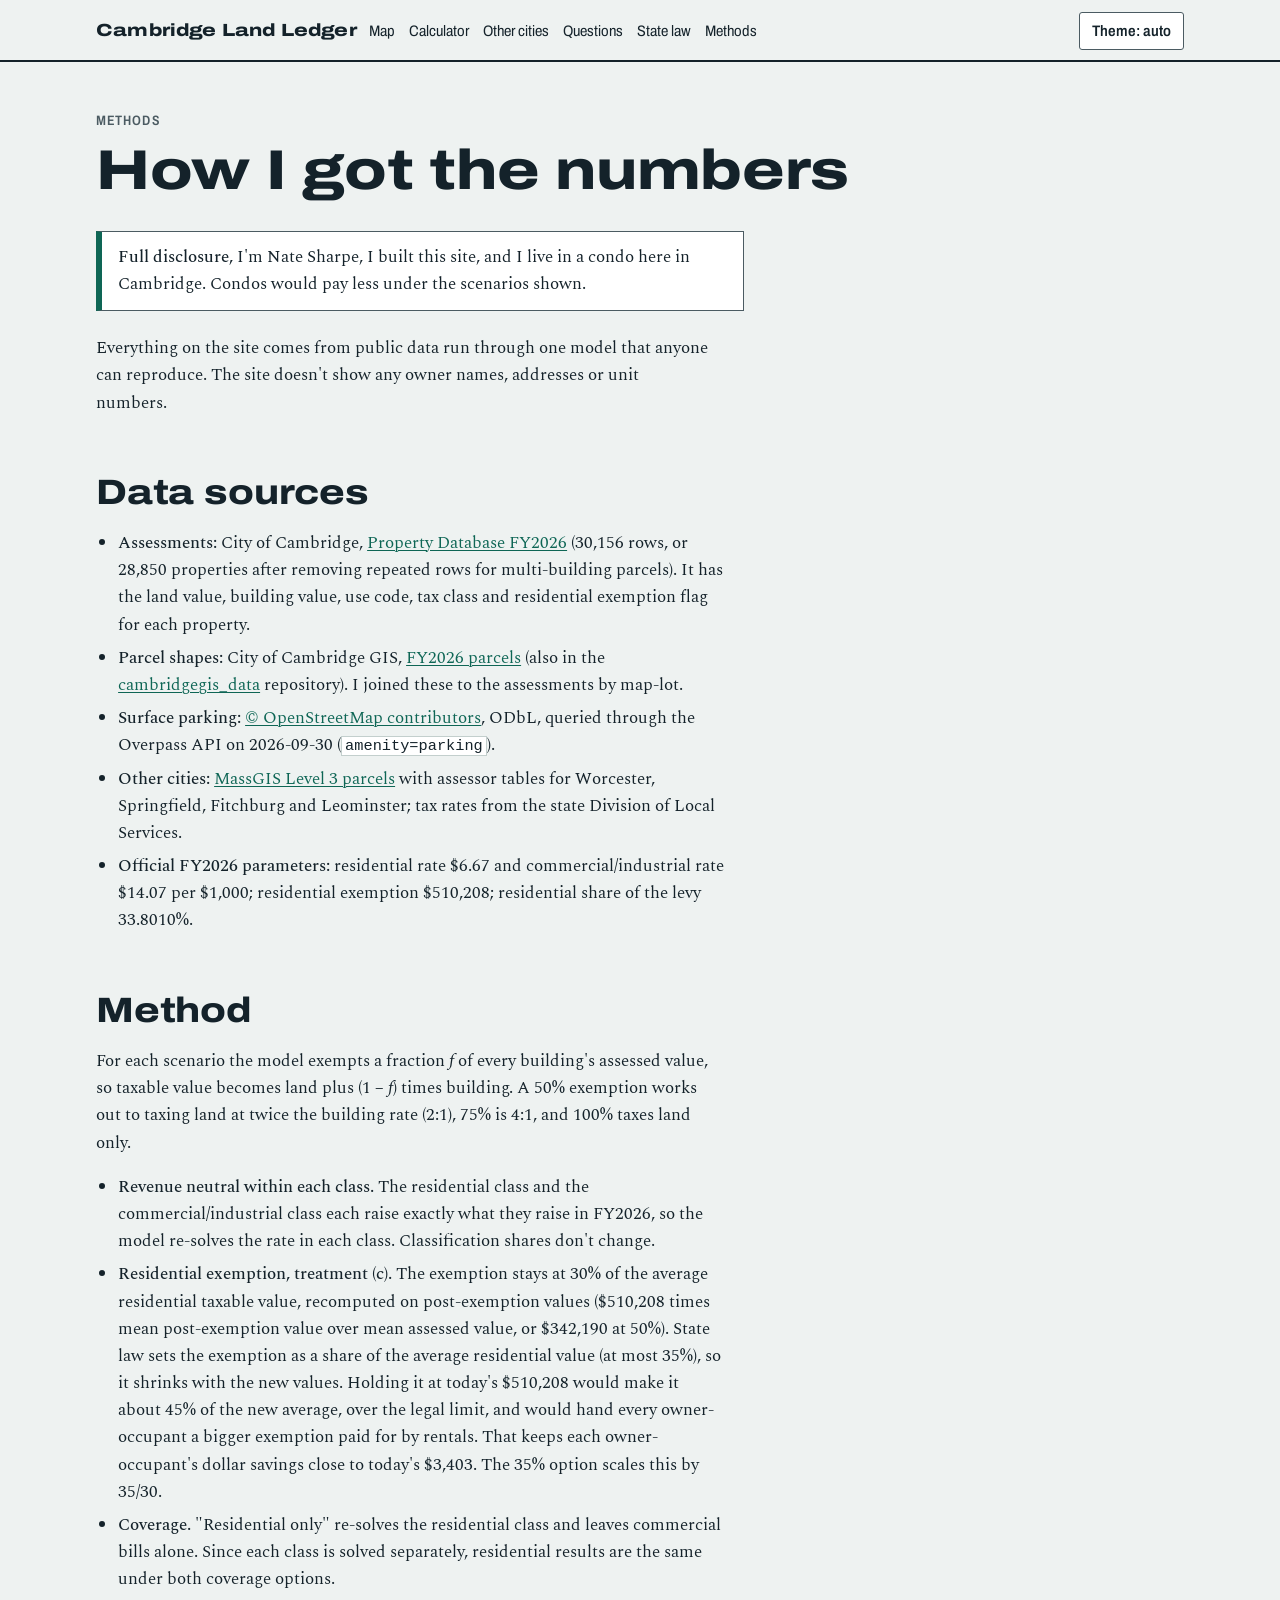
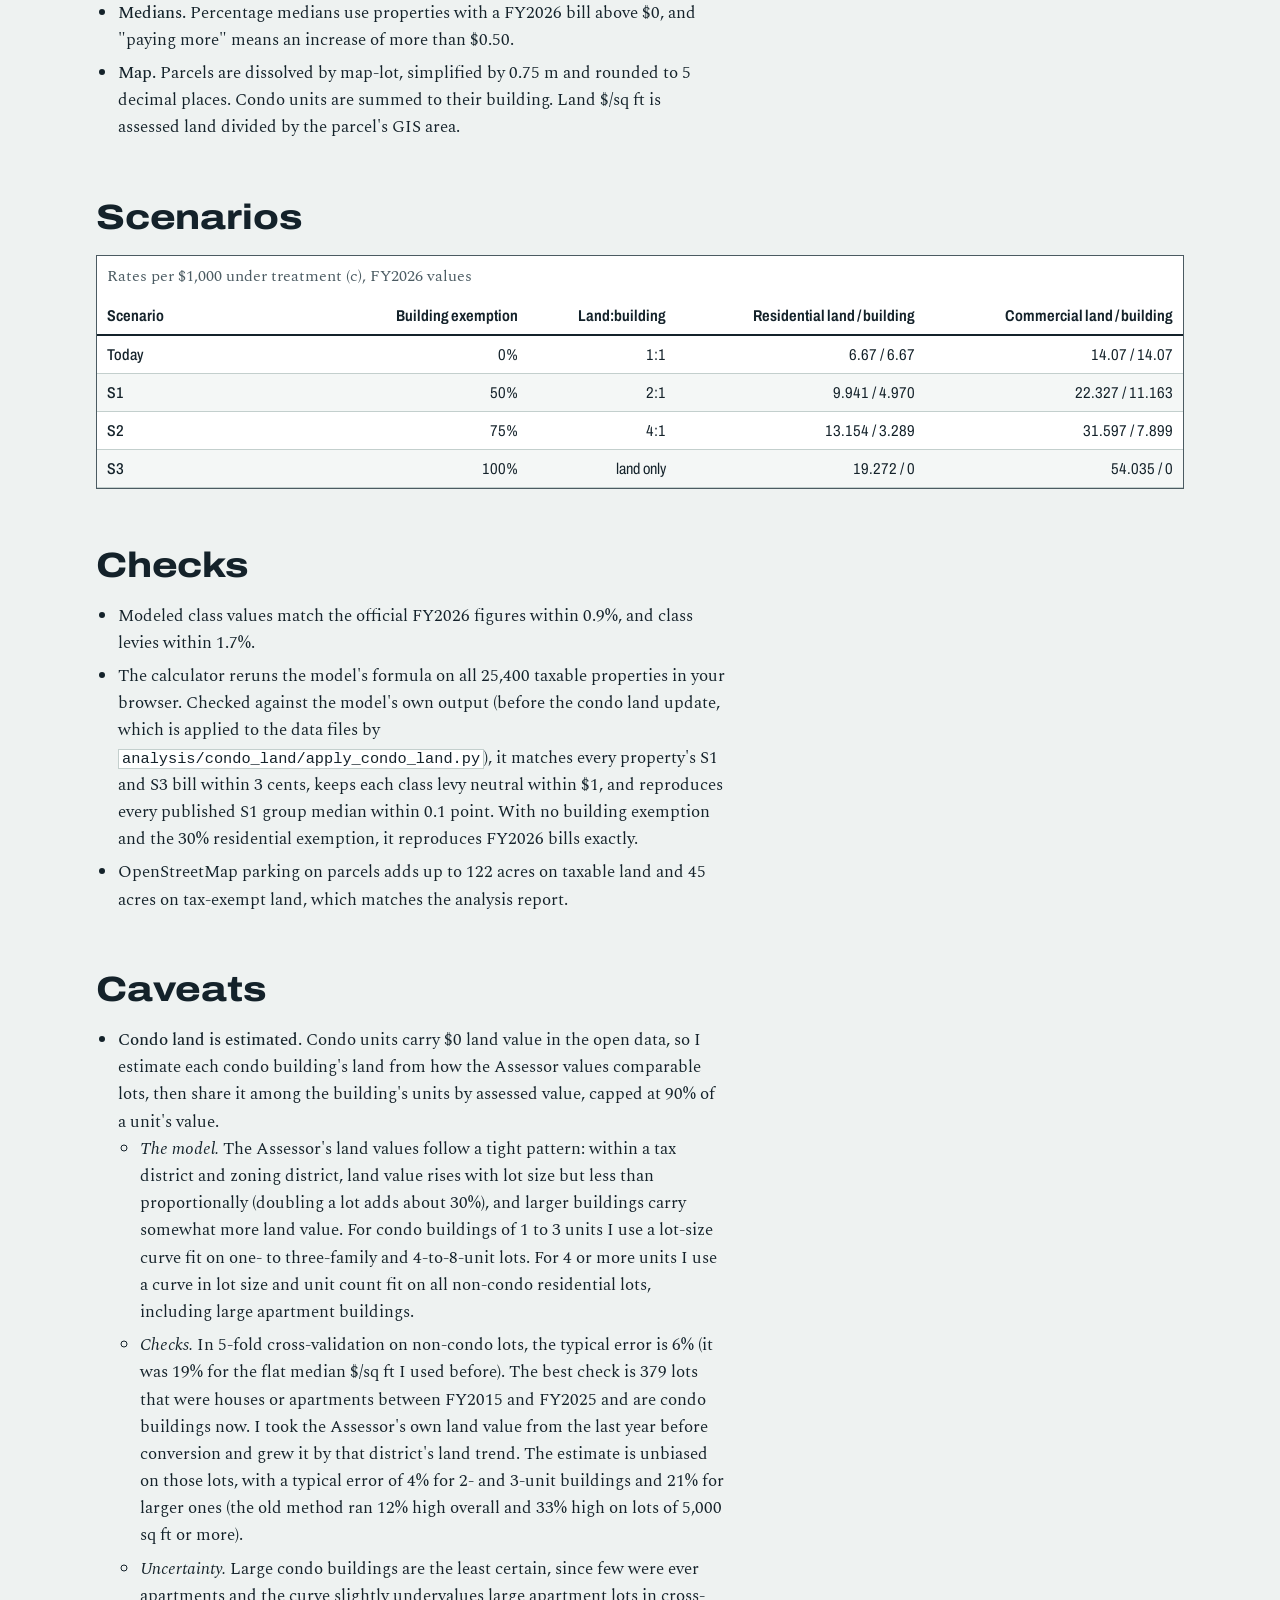
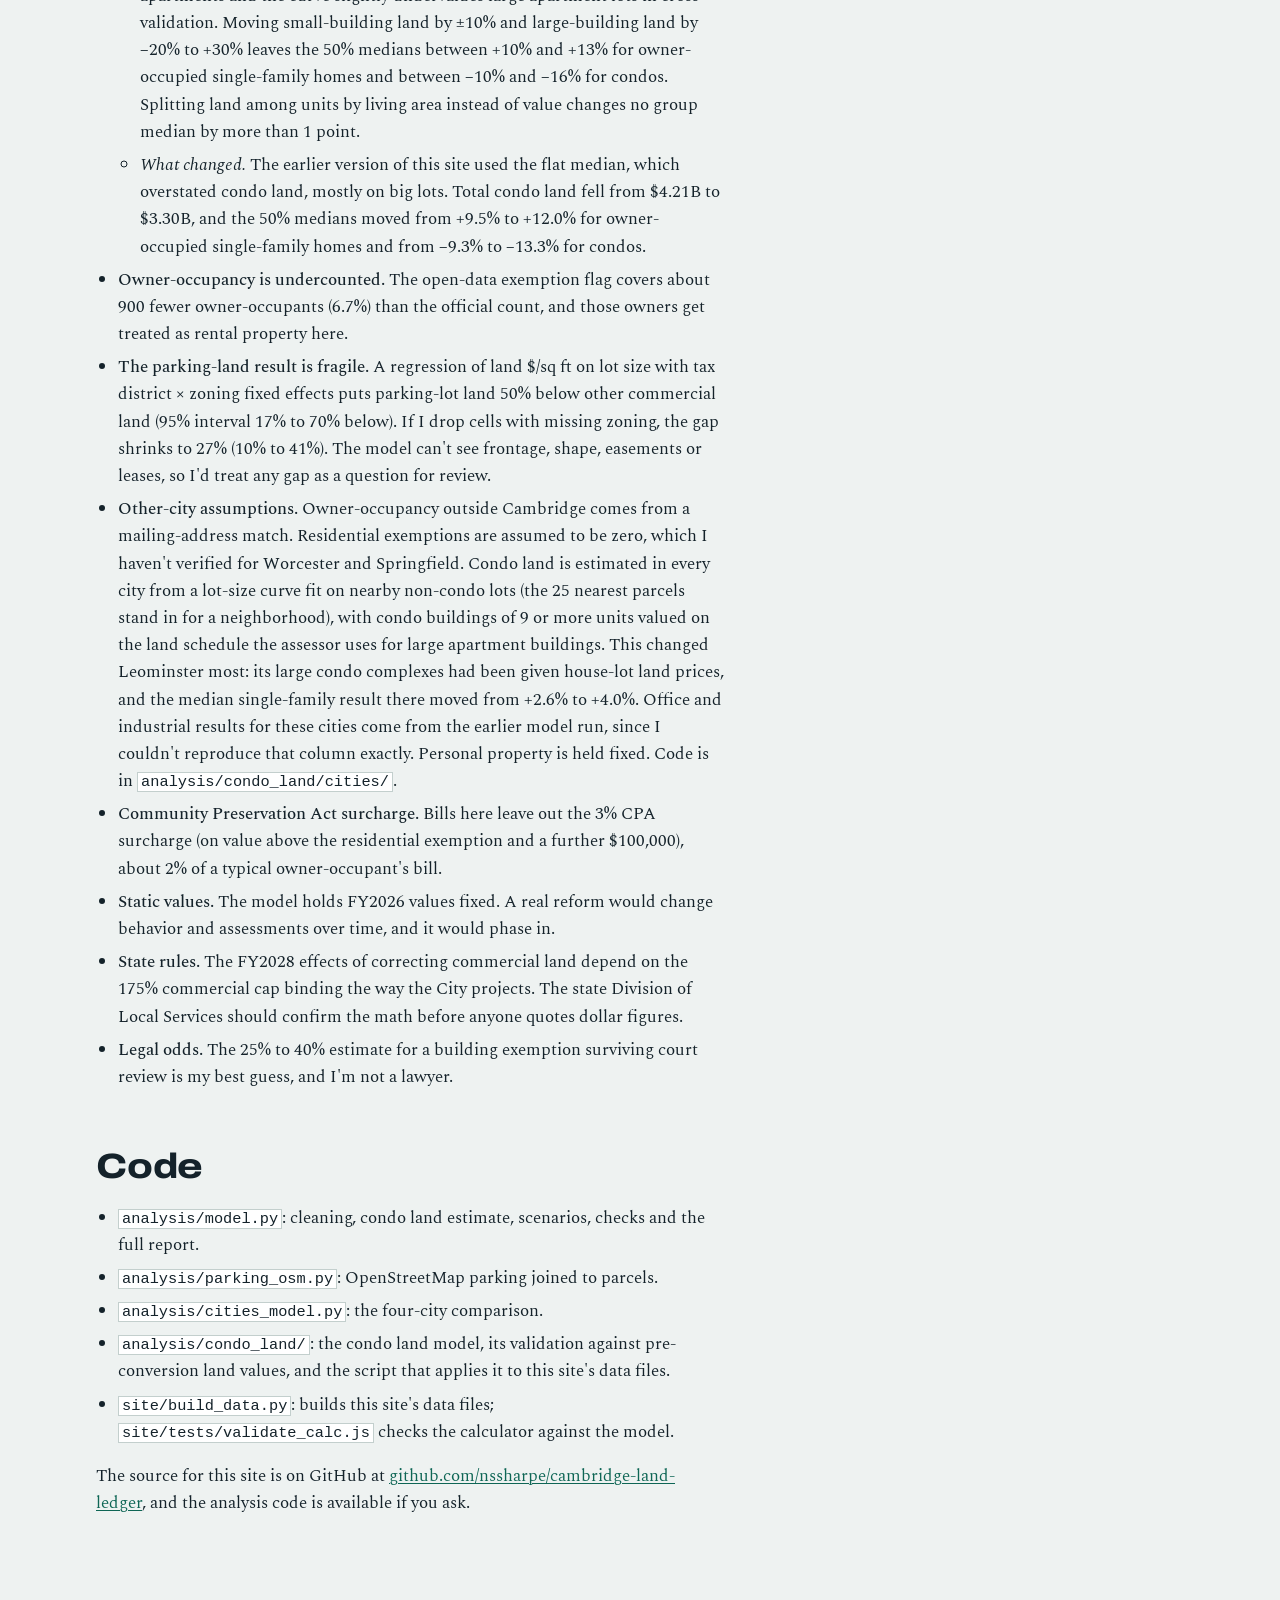
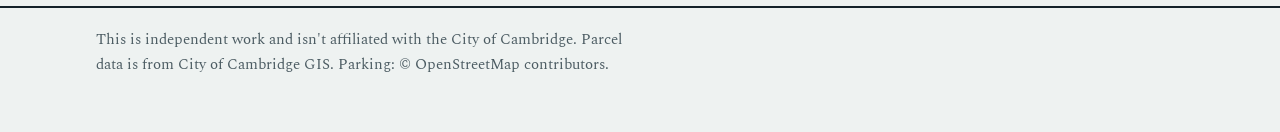
==== commit 56498da7: "Apply the new condo land estimate to the four-city comparison Worcester, Springfield, Fitchburg and " ====
--- a/methods.html
+++ b/methods.html
@@ -90,7 +90,7 @@
       </li>
       <li><strong>Owner-occupancy is undercounted.</strong> The open-data exemption flag covers about 900 fewer owner-occupants (6.7%) than the official count, and those owners get treated as rental property here.</li>
       <li><strong>The parking-land result is fragile.</strong> A regression of land $/sq ft on lot size with tax district &times; zoning fixed effects puts parking-lot land 50% below other commercial land (95% interval 17% to 70% below). If I drop cells with missing zoning, the gap shrinks to 27% (10% to 41%). The model can't see frontage, shape, easements or leases, so I'd treat any gap as a question for review.</li>
-      <li><strong>Other-city assumptions.</strong> Owner-occupancy outside Cambridge comes from a mailing-address match. Residential exemptions are assumed to be zero, which I haven't verified for Worcester and Springfield. Condo land is imputed in every city, and personal property is held fixed.</li>
+      <li><strong>Other-city assumptions.</strong> Owner-occupancy outside Cambridge comes from a mailing-address match. Residential exemptions are assumed to be zero, which I haven't verified for Worcester and Springfield. Condo land is estimated in every city from a lot-size curve fit on nearby non-condo lots (the 25 nearest parcels stand in for a neighborhood), with condo buildings of 9 or more units valued on the land schedule the assessor uses for large apartment buildings. This changed Leominster most: its large condo complexes had been given house-lot land prices, and the median single-family result there moved from +2.6% to +4.0%. Office and industrial results for these cities come from the earlier model run, since I couldn't reproduce that column exactly. Personal property is held fixed. Code is in <code>analysis/condo_land/cities/</code>.</li>
       <li><strong>Community Preservation Act surcharge.</strong> Bills here leave out the 3% CPA surcharge (on value above the residential exemption and a further $100,000), about 2% of a typical owner-occupant's bill.</li>
       <li><strong>Static values.</strong> The model holds FY2026 values fixed. A real reform would change behavior and assessments over time, and it would phase in.</li>
       <li><strong>State rules.</strong> The FY2028 effects of correcting commercial land depend on the 175% commercial cap binding the way the City projects. The state Division of Local Services should confirm the math before anyone quotes dollar figures.</li>
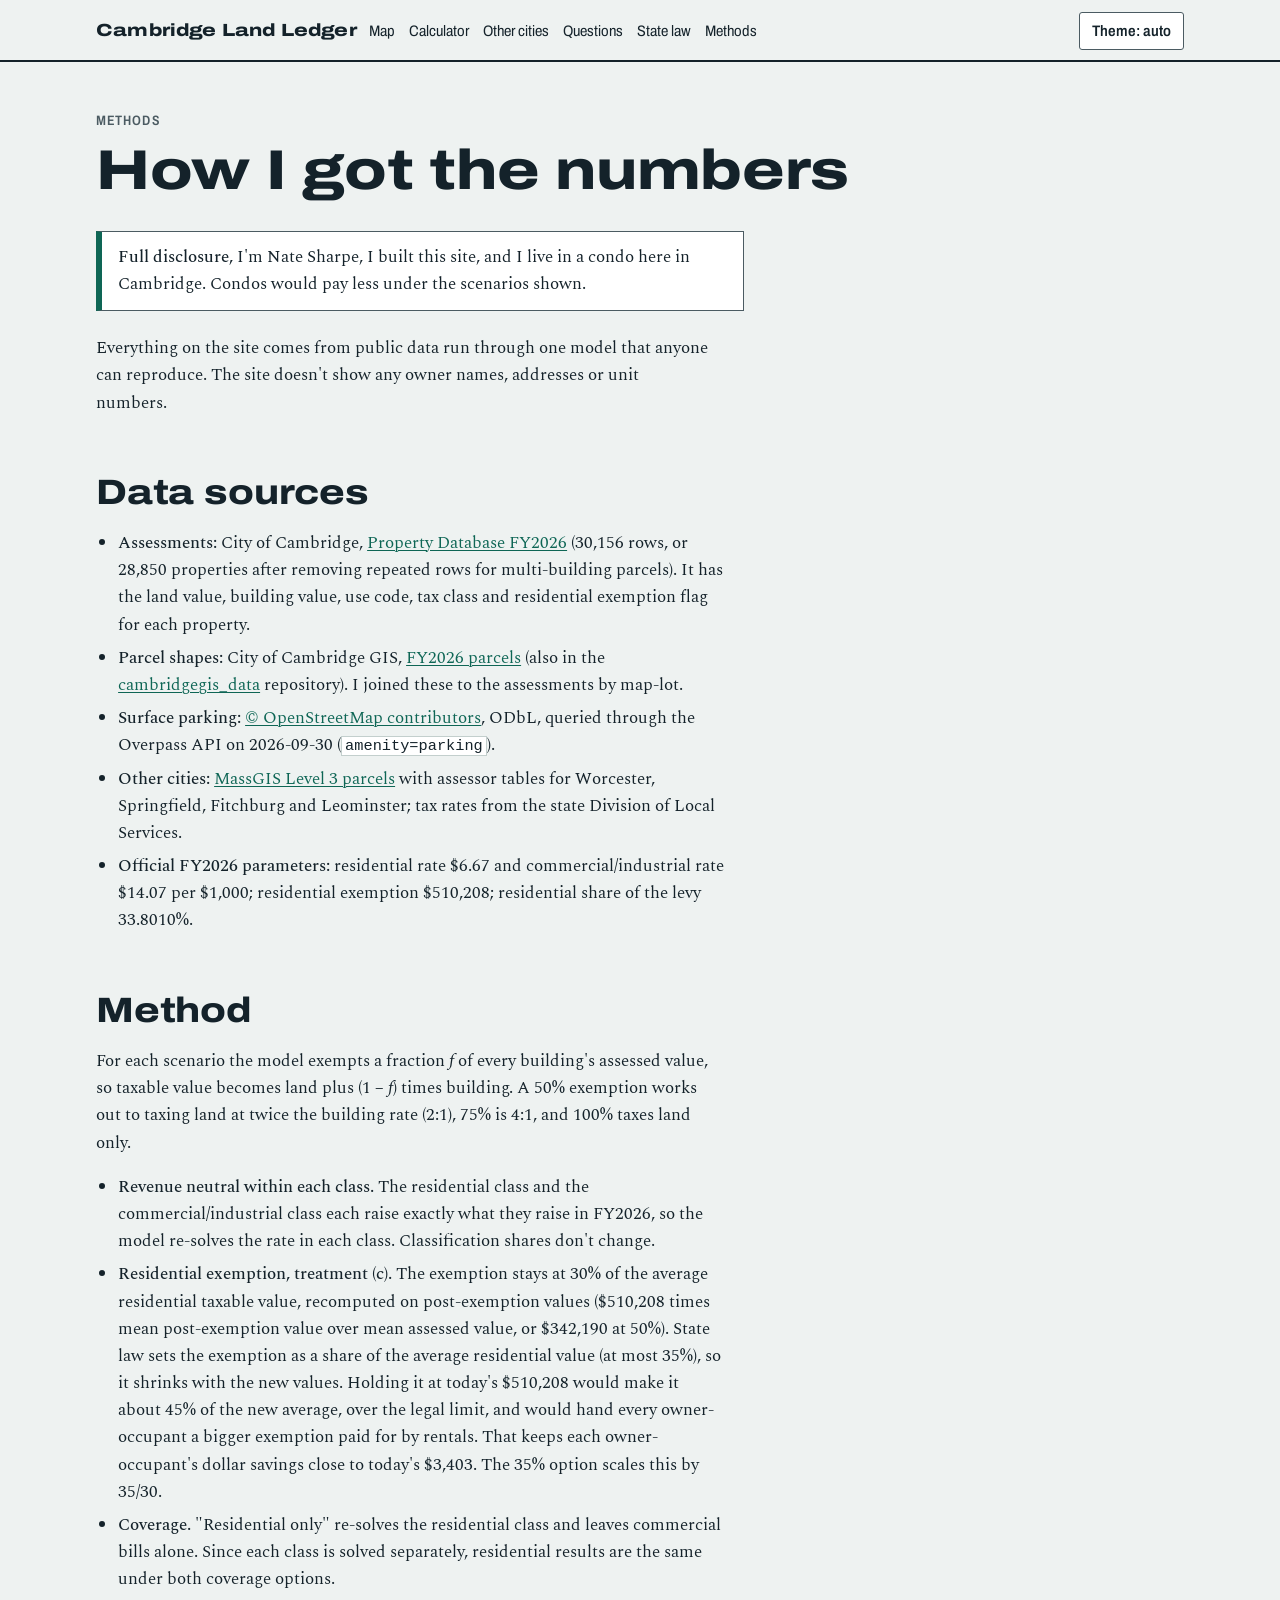
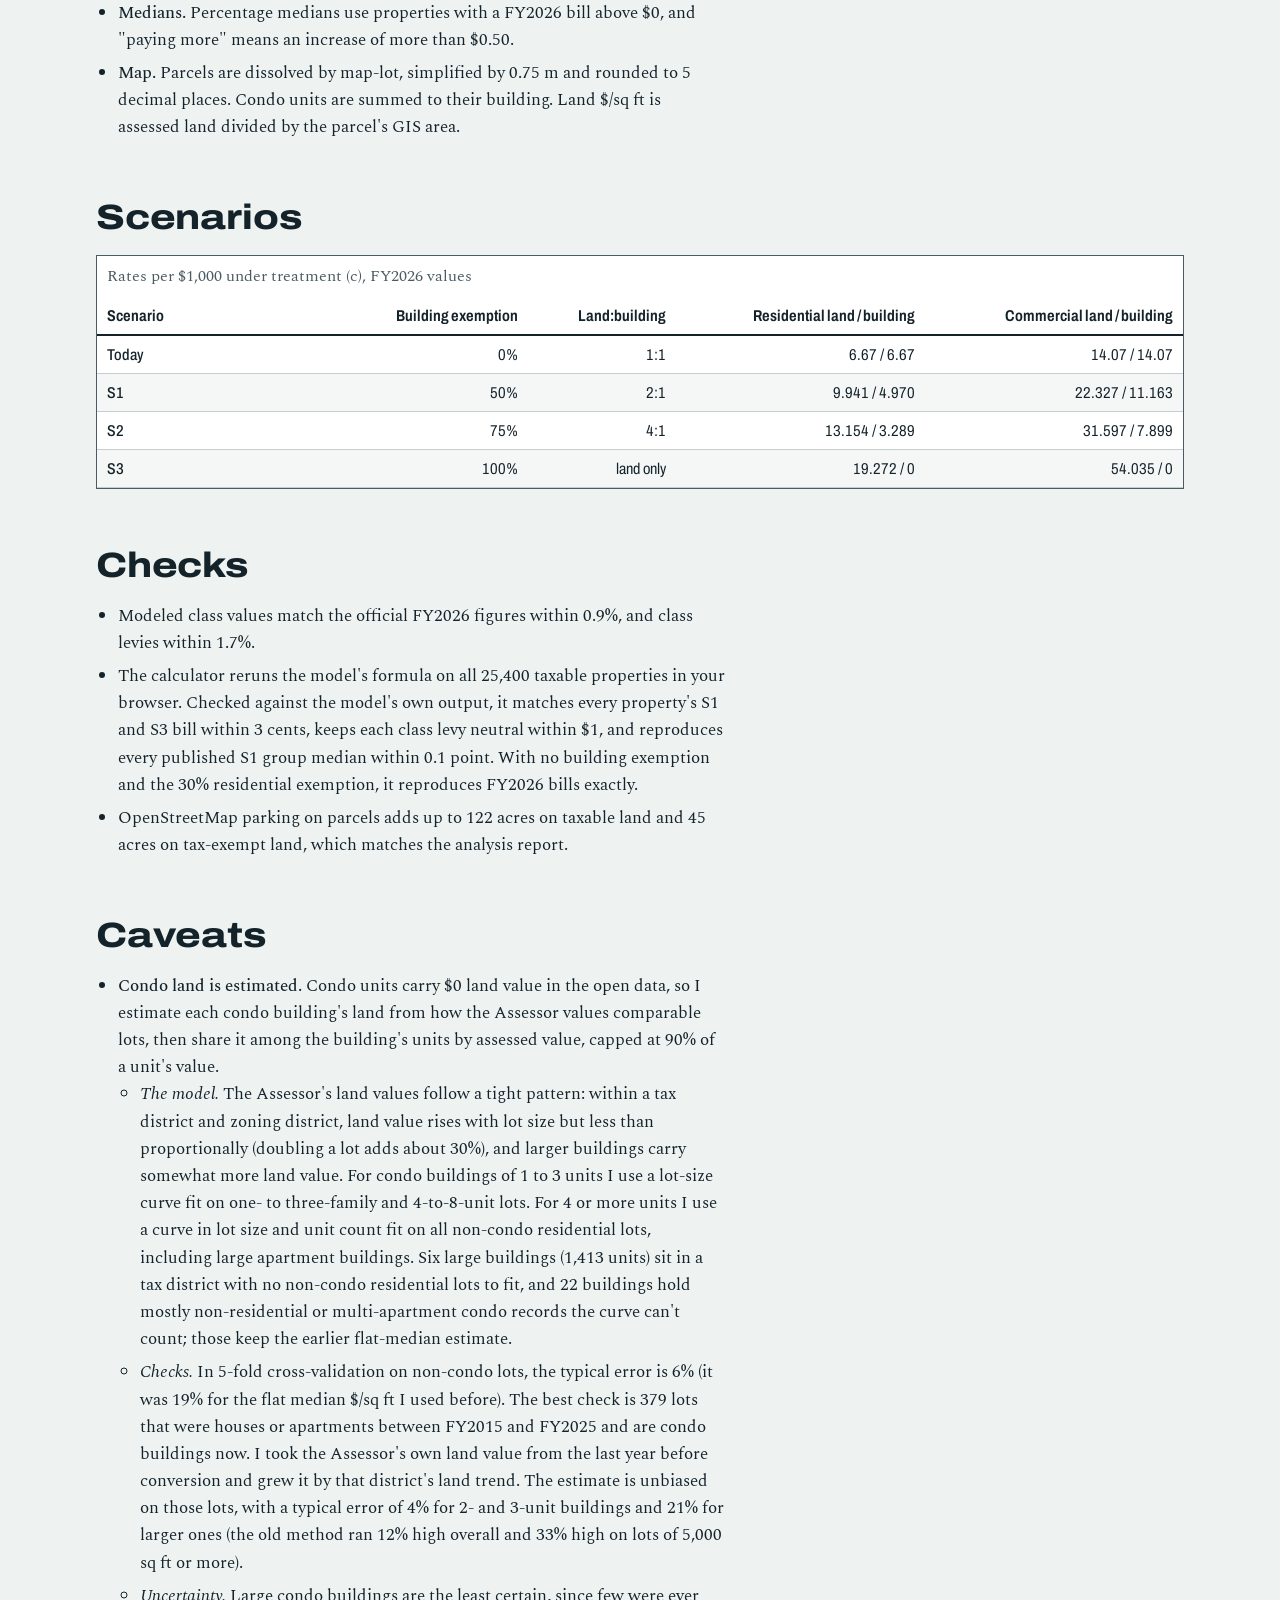
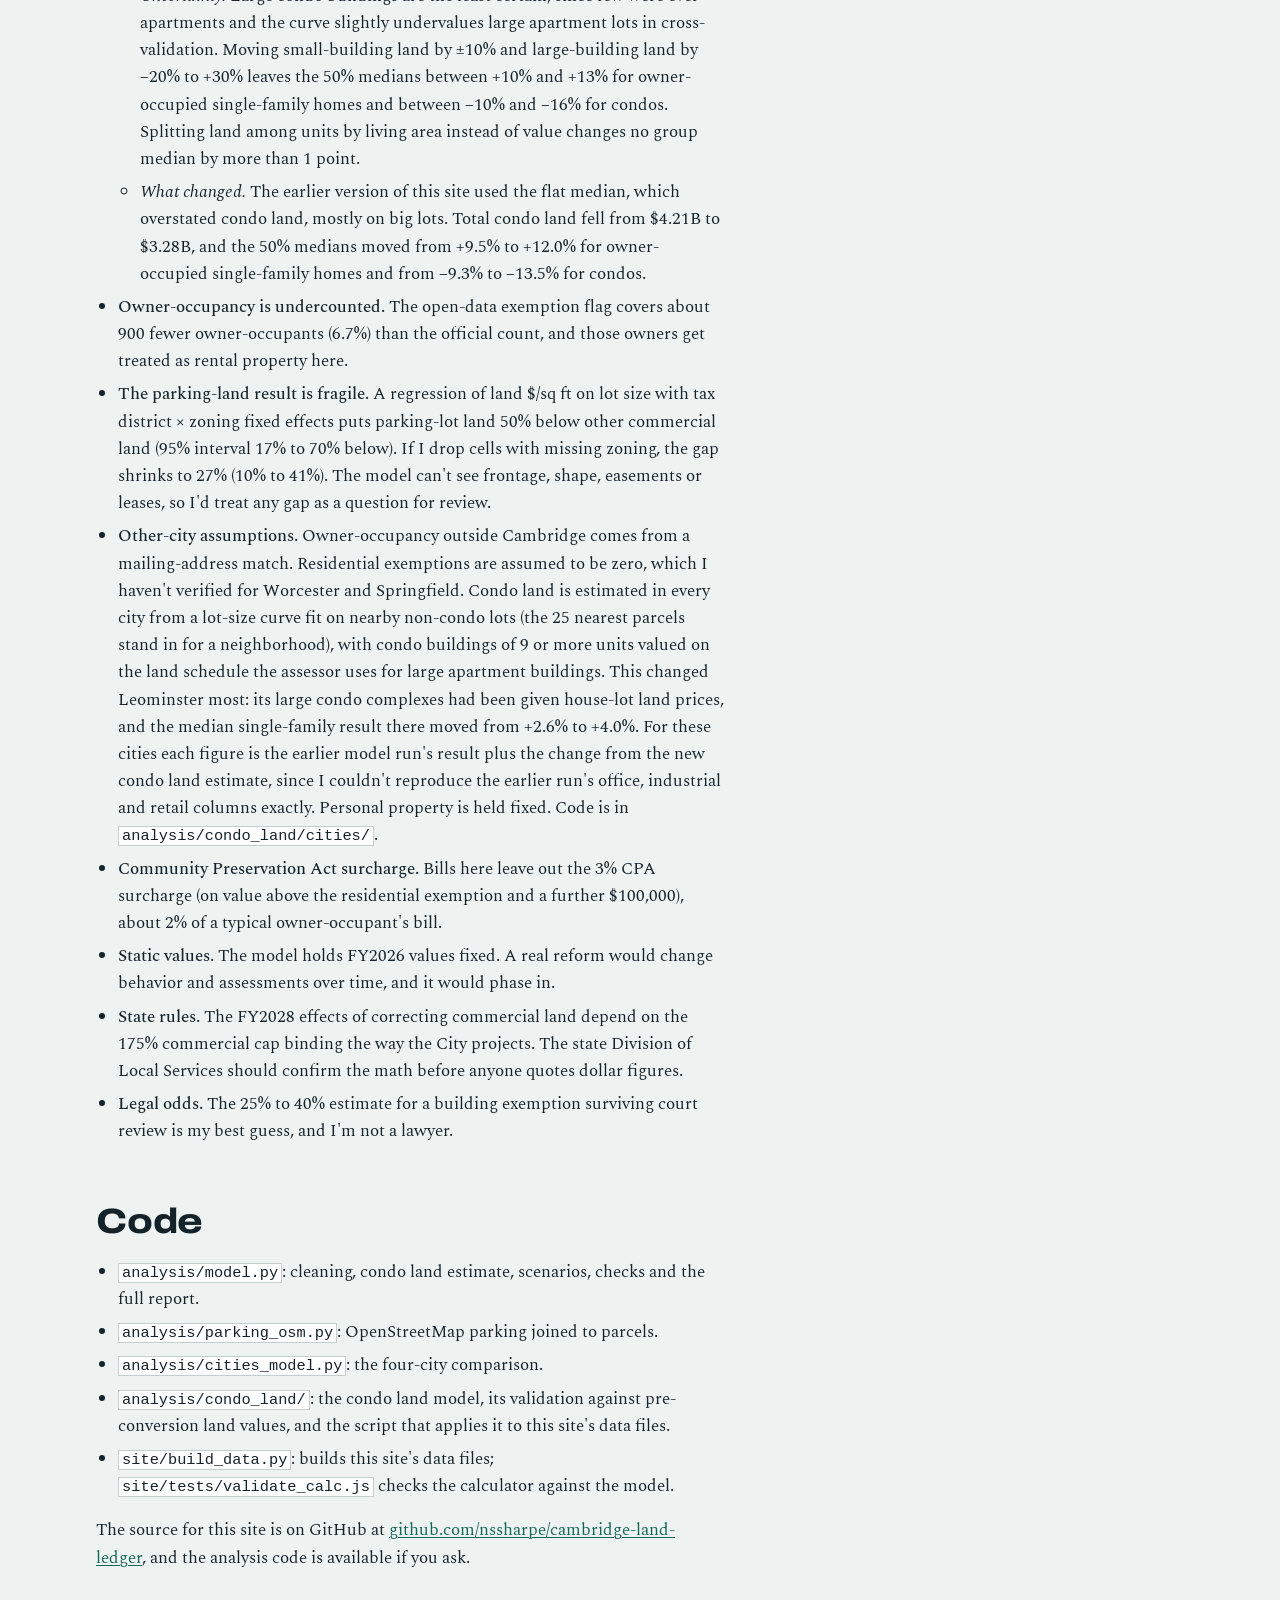
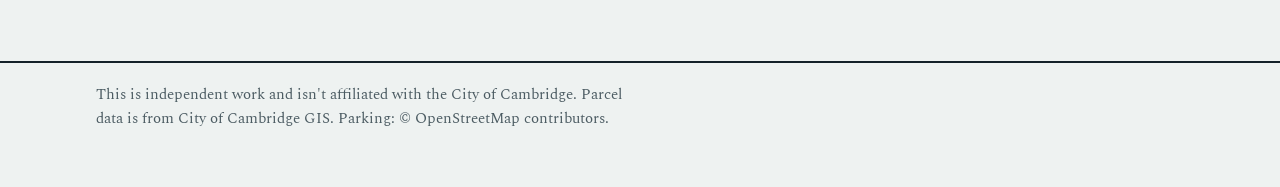
==== commit 5d91f5f8: "Build data files from the analysis pipeline with the new condo land estimate analysis/model.py now c" ====
--- a/methods.html
+++ b/methods.html
@@ -74,7 +74,7 @@
     <h2 id="checks">Checks</h2>
     <ul>
       <li>Modeled class values match the official FY2026 figures within 0.9%, and class levies within 1.7%.</li>
-      <li>The calculator reruns the model's formula on all 25,400 taxable properties in your browser. Checked against the model's own output (before the condo land update, which is applied to the data files by <code>analysis/condo_land/apply_condo_land.py</code>), it matches every property's S1 and S3 bill within 3 cents, keeps each class levy neutral within $1, and reproduces every published S1 group median within 0.1 point. With no building exemption and the 30% residential exemption, it reproduces FY2026 bills exactly.</li>
+      <li>The calculator reruns the model's formula on all 25,400 taxable properties in your browser. Checked against the model's own output, it matches every property's S1 and S3 bill within 3 cents, keeps each class levy neutral within $1, and reproduces every published S1 group median within 0.1 point. With no building exemption and the 30% residential exemption, it reproduces FY2026 bills exactly.</li>
       <li>OpenStreetMap parking on parcels adds up to 122 acres on taxable land and 45 acres on tax-exempt land, which matches the analysis report.</li>
     </ul>
 
@@ -82,15 +82,15 @@
     <ul>
       <li id="condo-land"><strong>Condo land is estimated.</strong> Condo units carry $0 land value in the open data, so I estimate each condo building's land from how the Assessor values comparable lots, then share it among the building's units by assessed value, capped at 90% of a unit's value.
         <ul>
-          <li><em>The model.</em> The Assessor's land values follow a tight pattern: within a tax district and zoning district, land value rises with lot size but less than proportionally (doubling a lot adds about 30%), and larger buildings carry somewhat more land value. For condo buildings of 1 to 3 units I use a lot-size curve fit on one- to three-family and 4-to-8-unit lots. For 4 or more units I use a curve in lot size and unit count fit on all non-condo residential lots, including large apartment buildings.</li>
+          <li><em>The model.</em> The Assessor's land values follow a tight pattern: within a tax district and zoning district, land value rises with lot size but less than proportionally (doubling a lot adds about 30%), and larger buildings carry somewhat more land value. For condo buildings of 1 to 3 units I use a lot-size curve fit on one- to three-family and 4-to-8-unit lots. For 4 or more units I use a curve in lot size and unit count fit on all non-condo residential lots, including large apartment buildings. Six large buildings (1,413 units) sit in a tax district with no non-condo residential lots to fit, and 22 buildings hold mostly non-residential or multi-apartment condo records the curve can't count; those keep the earlier flat-median estimate.</li>
           <li><em>Checks.</em> In 5-fold cross-validation on non-condo lots, the typical error is 6% (it was 19% for the flat median $/sq ft I used before). The best check is 379 lots that were houses or apartments between FY2015 and FY2025 and are condo buildings now. I took the Assessor's own land value from the last year before conversion and grew it by that district's land trend. The estimate is unbiased on those lots, with a typical error of 4% for 2- and 3-unit buildings and 21% for larger ones (the old method ran 12% high overall and 33% high on lots of 5,000 sq ft or more).</li>
           <li><em>Uncertainty.</em> Large condo buildings are the least certain, since few were ever apartments and the curve slightly undervalues large apartment lots in cross-validation. Moving small-building land by &plusmn;10% and large-building land by &minus;20% to +30% leaves the 50% medians between +10% and +13% for owner-occupied single-family homes and between &minus;10% and &minus;16% for condos. Splitting land among units by living area instead of value changes no group median by more than 1 point.</li>
-          <li><em>What changed.</em> The earlier version of this site used the flat median, which overstated condo land, mostly on big lots. Total condo land fell from $4.21B to $3.30B, and the 50% medians moved from +9.5% to +12.0% for owner-occupied single-family homes and from &minus;9.3% to &minus;13.3% for condos.</li>
+          <li><em>What changed.</em> The earlier version of this site used the flat median, which overstated condo land, mostly on big lots. Total condo land fell from $4.21B to $3.28B, and the 50% medians moved from +9.5% to +12.0% for owner-occupied single-family homes and from &minus;9.3% to &minus;13.5% for condos.</li>
         </ul>
       </li>
       <li><strong>Owner-occupancy is undercounted.</strong> The open-data exemption flag covers about 900 fewer owner-occupants (6.7%) than the official count, and those owners get treated as rental property here.</li>
       <li><strong>The parking-land result is fragile.</strong> A regression of land $/sq ft on lot size with tax district &times; zoning fixed effects puts parking-lot land 50% below other commercial land (95% interval 17% to 70% below). If I drop cells with missing zoning, the gap shrinks to 27% (10% to 41%). The model can't see frontage, shape, easements or leases, so I'd treat any gap as a question for review.</li>
-      <li><strong>Other-city assumptions.</strong> Owner-occupancy outside Cambridge comes from a mailing-address match. Residential exemptions are assumed to be zero, which I haven't verified for Worcester and Springfield. Condo land is estimated in every city from a lot-size curve fit on nearby non-condo lots (the 25 nearest parcels stand in for a neighborhood), with condo buildings of 9 or more units valued on the land schedule the assessor uses for large apartment buildings. This changed Leominster most: its large condo complexes had been given house-lot land prices, and the median single-family result there moved from +2.6% to +4.0%. Office and industrial results for these cities come from the earlier model run, since I couldn't reproduce that column exactly. Personal property is held fixed. Code is in <code>analysis/condo_land/cities/</code>.</li>
+      <li><strong>Other-city assumptions.</strong> Owner-occupancy outside Cambridge comes from a mailing-address match. Residential exemptions are assumed to be zero, which I haven't verified for Worcester and Springfield. Condo land is estimated in every city from a lot-size curve fit on nearby non-condo lots (the 25 nearest parcels stand in for a neighborhood), with condo buildings of 9 or more units valued on the land schedule the assessor uses for large apartment buildings. This changed Leominster most: its large condo complexes had been given house-lot land prices, and the median single-family result there moved from +2.6% to +4.0%. For these cities each figure is the earlier model run's result plus the change from the new condo land estimate, since I couldn't reproduce the earlier run's office, industrial and retail columns exactly. Personal property is held fixed. Code is in <code>analysis/condo_land/cities/</code>.</li>
       <li><strong>Community Preservation Act surcharge.</strong> Bills here leave out the 3% CPA surcharge (on value above the residential exemption and a further $100,000), about 2% of a typical owner-occupant's bill.</li>
       <li><strong>Static values.</strong> The model holds FY2026 values fixed. A real reform would change behavior and assessments over time, and it would phase in.</li>
       <li><strong>State rules.</strong> The FY2028 effects of correcting commercial land depend on the 175% commercial cap binding the way the City projects. The state Division of Local Services should confirm the math before anyone quotes dollar figures.</li>
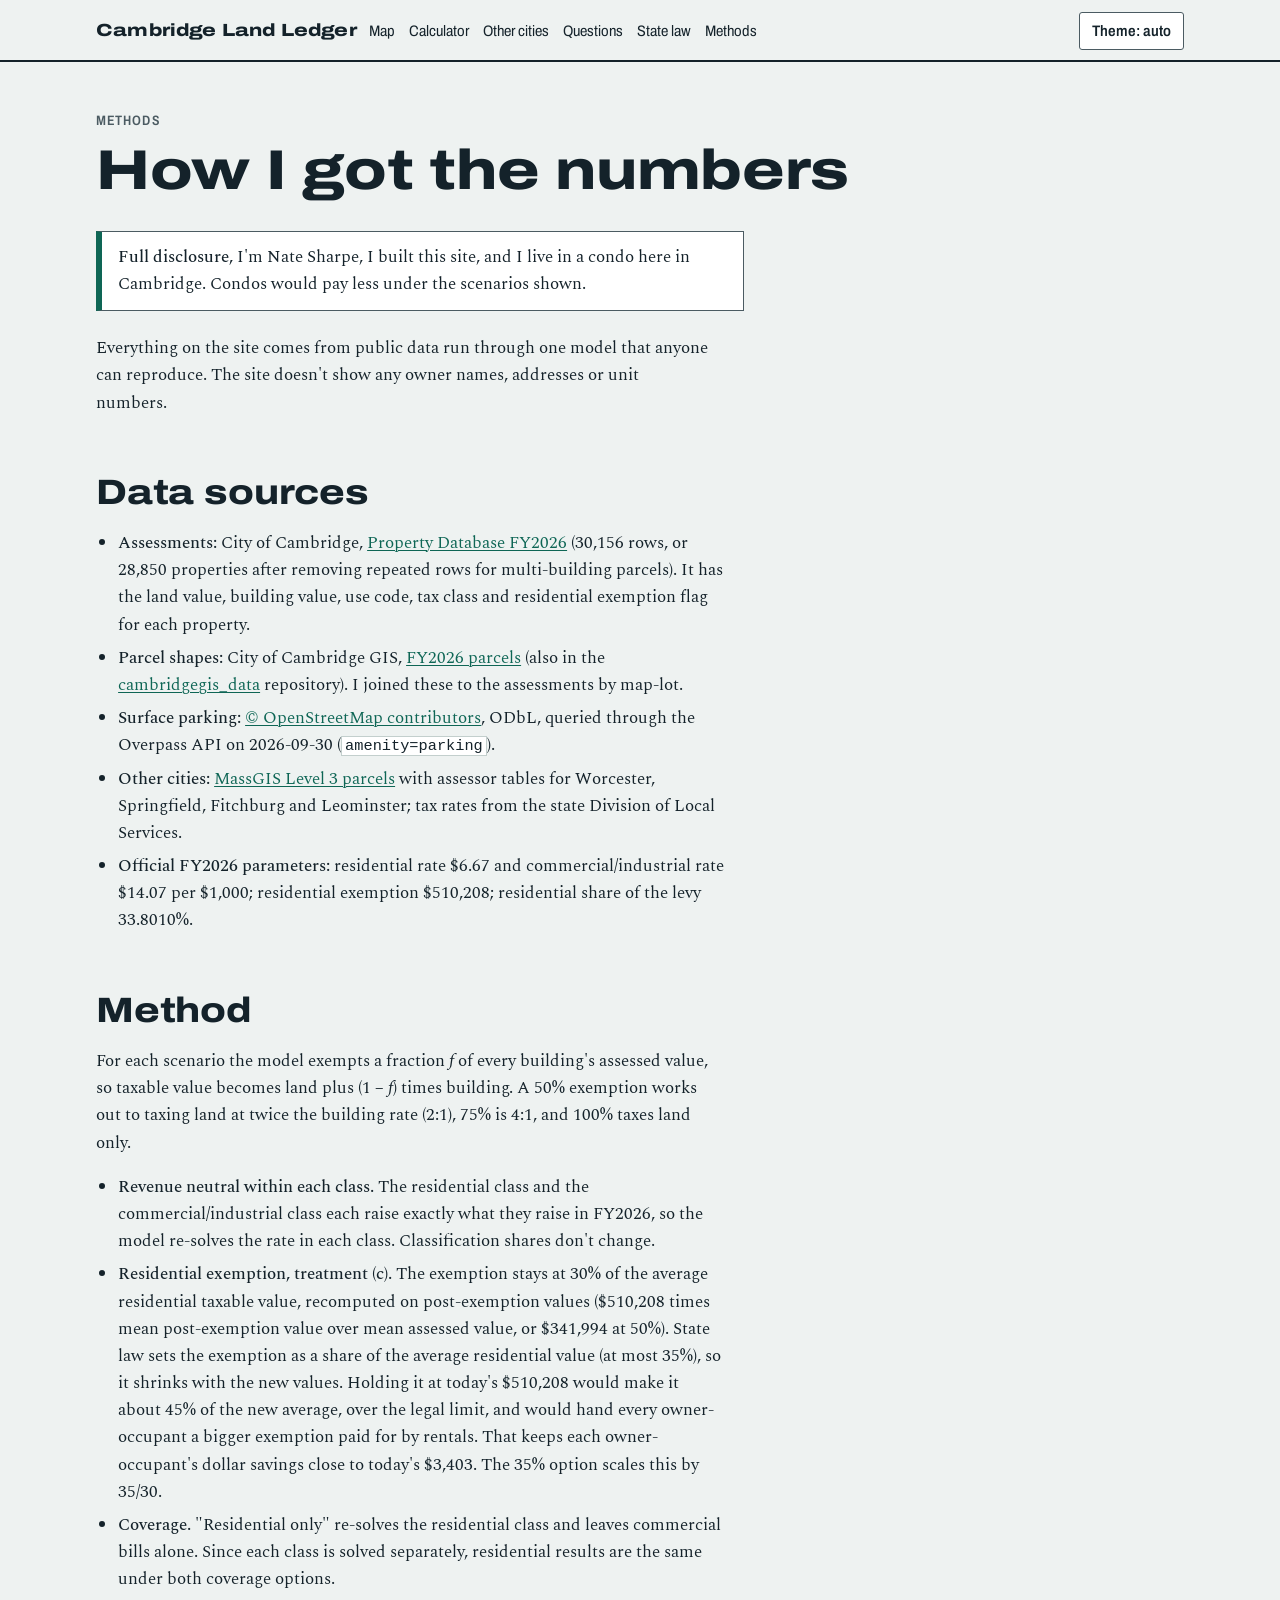
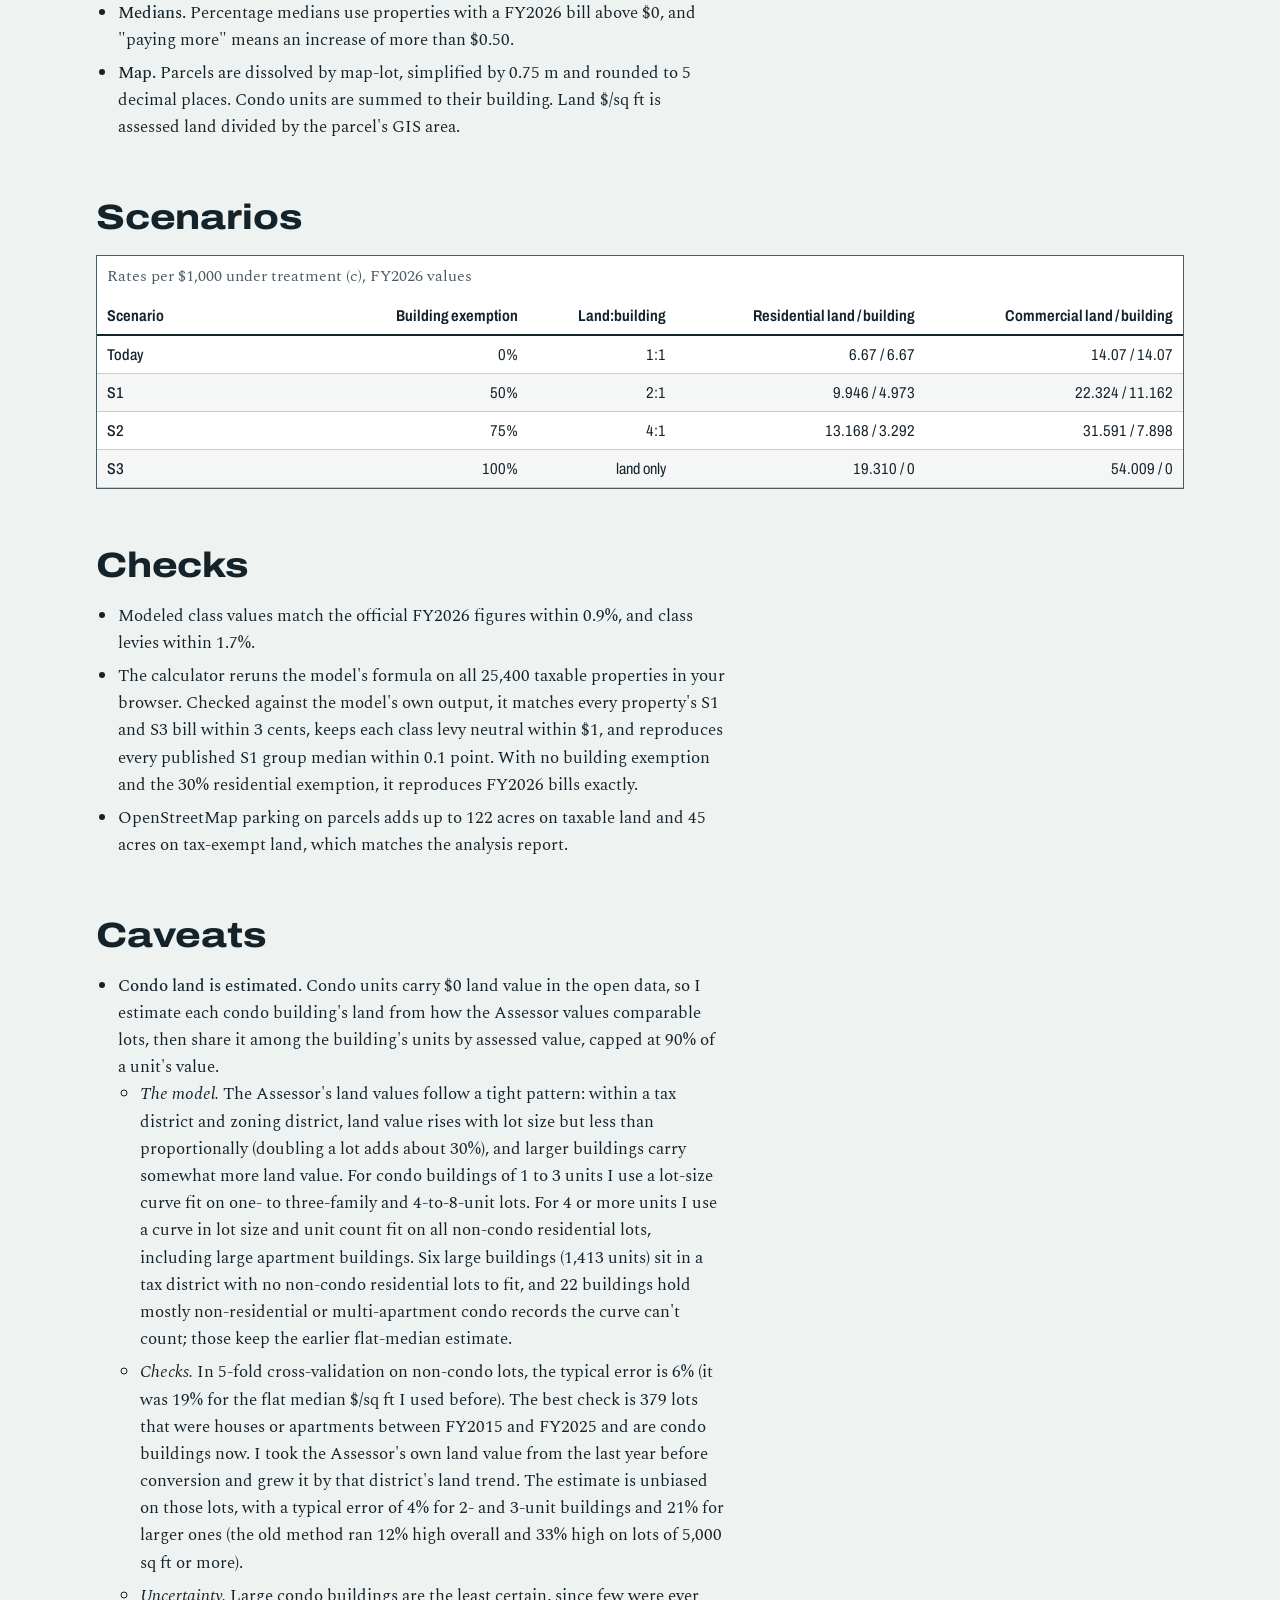
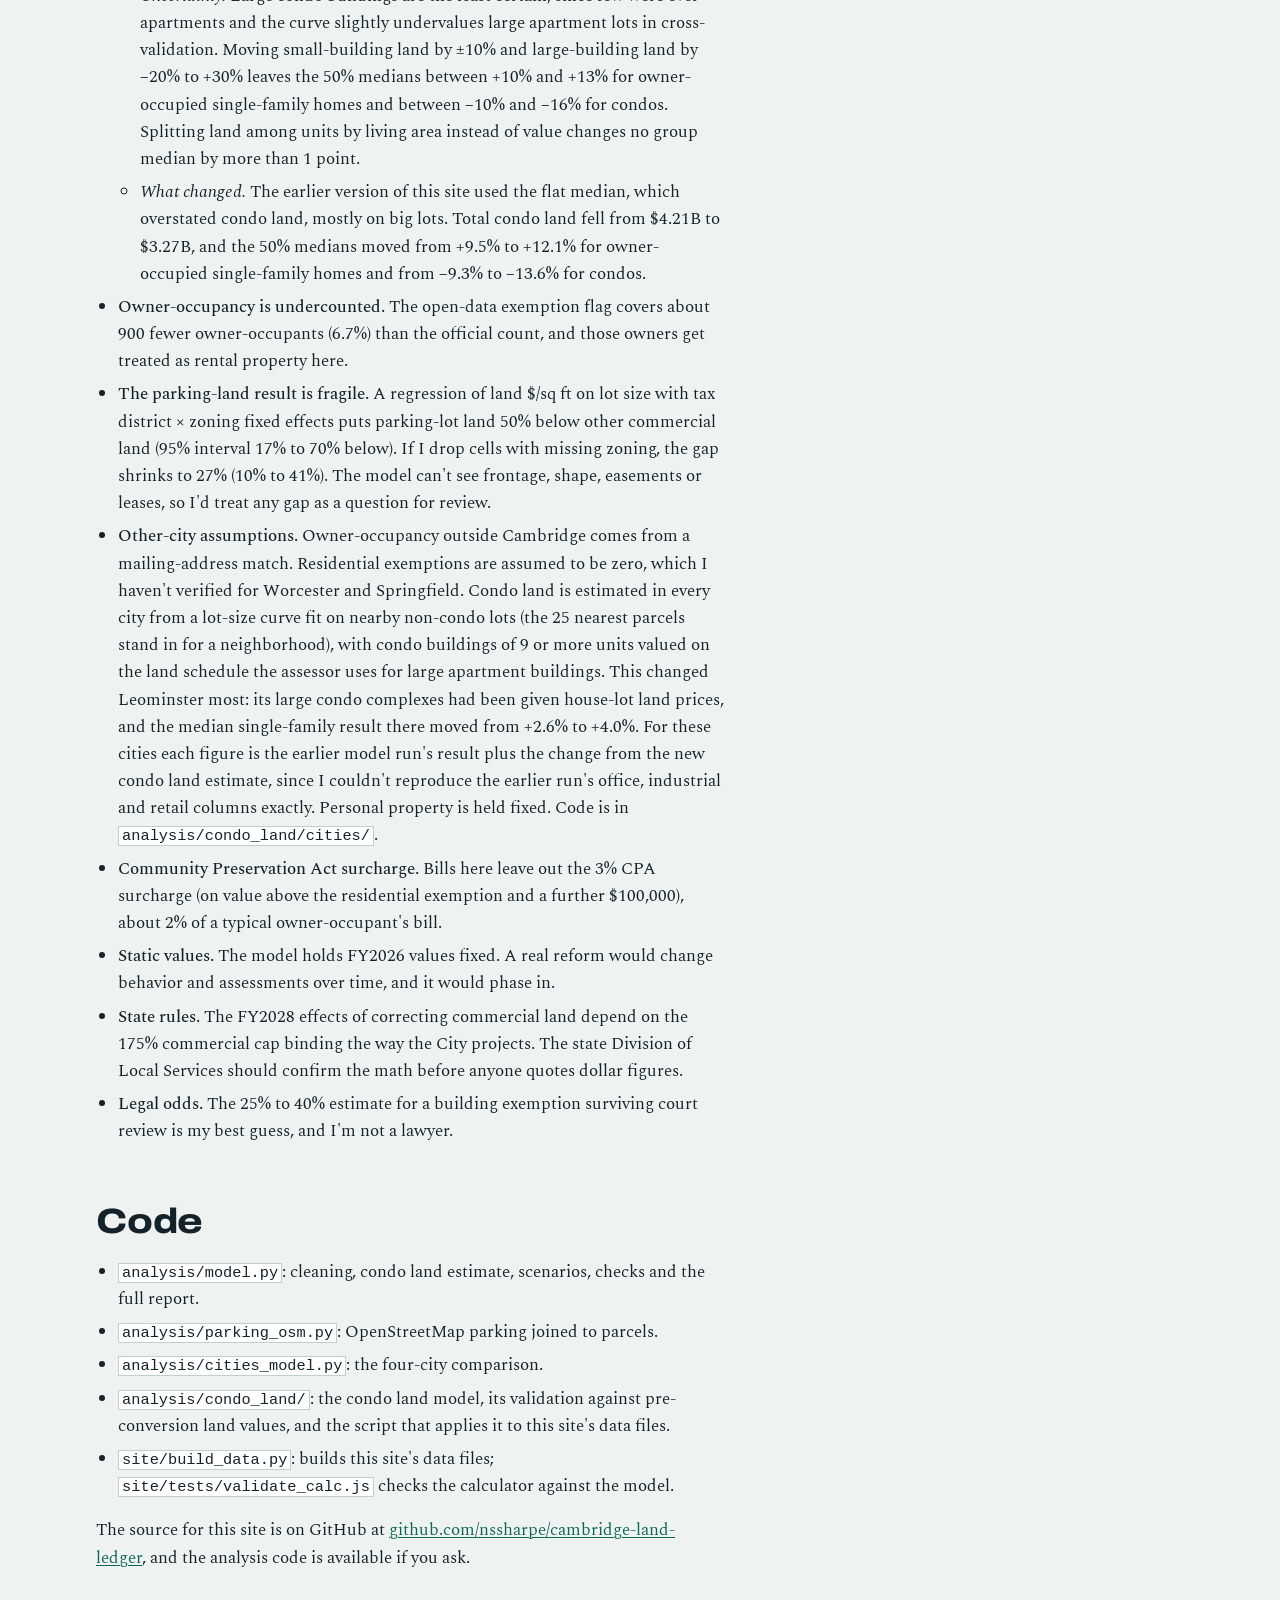
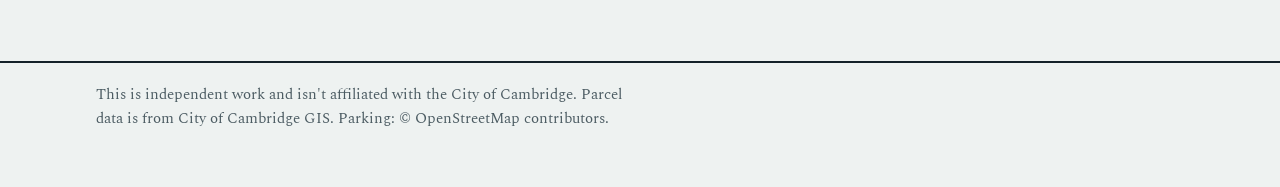
==== commit 8331be25: "Join two-lot condominiums' units to their parent record Two condominiums sit on two lots: the parent" ====
--- a/methods.html
+++ b/methods.html
@@ -51,7 +51,7 @@
     <p>For each scenario the model exempts a fraction <em>f</em> of every building's assessed value, so taxable value becomes land plus (1 &minus; <em>f</em>) times building. A 50% exemption works out to taxing land at twice the building rate (2:1), 75% is 4:1, and 100% taxes land only.</p>
     <ul>
       <li><strong>Revenue neutral within each class.</strong> The residential class and the commercial/industrial class each raise exactly what they raise in FY2026, so the model re-solves the rate in each class. Classification shares don't change.</li>
-      <li><strong>Residential exemption, treatment (c).</strong> The exemption stays at 30% of the average residential taxable value, recomputed on post-exemption values ($510,208 times mean post-exemption value over mean assessed value, or $342,190 at 50%). State law sets the exemption as a share of the average residential value (at most 35%), so it shrinks with the new values. Holding it at today's $510,208 would make it about 45% of the new average, over the legal limit, and would hand every owner-occupant a bigger exemption paid for by rentals. That keeps each owner-occupant's dollar savings close to today's $3,403. The 35% option scales this by 35/30.</li>
+      <li><strong>Residential exemption, treatment (c).</strong> The exemption stays at 30% of the average residential taxable value, recomputed on post-exemption values ($510,208 times mean post-exemption value over mean assessed value, or $341,994 at 50%). State law sets the exemption as a share of the average residential value (at most 35%), so it shrinks with the new values. Holding it at today's $510,208 would make it about 45% of the new average, over the legal limit, and would hand every owner-occupant a bigger exemption paid for by rentals. That keeps each owner-occupant's dollar savings close to today's $3,403. The 35% option scales this by 35/30.</li>
       <li><strong>Coverage.</strong> "Residential only" re-solves the residential class and leaves commercial bills alone. Since each class is solved separately, residential results are the same under both coverage options.</li>
       <li><strong>Medians.</strong> Percentage medians use properties with a FY2026 bill above $0, and "paying more" means an increase of more than $0.50.</li>
       <li><strong>Map.</strong> Parcels are dissolved by map-lot, simplified by 0.75 m and rounded to 5 decimal places. Condo units are summed to their building. Land $/sq ft is assessed land divided by the parcel's GIS area.</li>
@@ -64,9 +64,9 @@
         <thead><tr><th scope="col">Scenario</th><th scope="col">Building exemption</th><th scope="col">Land:building</th><th scope="col">Residential land / building</th><th scope="col">Commercial land / building</th></tr></thead>
         <tbody>
           <tr><th scope="row">Today</th><td>0%</td><td>1:1</td><td>6.67 / 6.67</td><td>14.07 / 14.07</td></tr>
-          <tr><th scope="row">S1</th><td>50%</td><td>2:1</td><td>9.941 / 4.970</td><td>22.327 / 11.163</td></tr>
-          <tr><th scope="row">S2</th><td>75%</td><td>4:1</td><td>13.154 / 3.289</td><td>31.597 / 7.899</td></tr>
-          <tr><th scope="row">S3</th><td>100%</td><td>land only</td><td>19.272 / 0</td><td>54.035 / 0</td></tr>
+          <tr><th scope="row">S1</th><td>50%</td><td>2:1</td><td>9.946 / 4.973</td><td>22.324 / 11.162</td></tr>
+          <tr><th scope="row">S2</th><td>75%</td><td>4:1</td><td>13.168 / 3.292</td><td>31.591 / 7.898</td></tr>
+          <tr><th scope="row">S3</th><td>100%</td><td>land only</td><td>19.310 / 0</td><td>54.009 / 0</td></tr>
         </tbody>
       </table>
     </div>
@@ -85,7 +85,7 @@
           <li><em>The model.</em> The Assessor's land values follow a tight pattern: within a tax district and zoning district, land value rises with lot size but less than proportionally (doubling a lot adds about 30%), and larger buildings carry somewhat more land value. For condo buildings of 1 to 3 units I use a lot-size curve fit on one- to three-family and 4-to-8-unit lots. For 4 or more units I use a curve in lot size and unit count fit on all non-condo residential lots, including large apartment buildings. Six large buildings (1,413 units) sit in a tax district with no non-condo residential lots to fit, and 22 buildings hold mostly non-residential or multi-apartment condo records the curve can't count; those keep the earlier flat-median estimate.</li>
           <li><em>Checks.</em> In 5-fold cross-validation on non-condo lots, the typical error is 6% (it was 19% for the flat median $/sq ft I used before). The best check is 379 lots that were houses or apartments between FY2015 and FY2025 and are condo buildings now. I took the Assessor's own land value from the last year before conversion and grew it by that district's land trend. The estimate is unbiased on those lots, with a typical error of 4% for 2- and 3-unit buildings and 21% for larger ones (the old method ran 12% high overall and 33% high on lots of 5,000 sq ft or more).</li>
           <li><em>Uncertainty.</em> Large condo buildings are the least certain, since few were ever apartments and the curve slightly undervalues large apartment lots in cross-validation. Moving small-building land by &plusmn;10% and large-building land by &minus;20% to +30% leaves the 50% medians between +10% and +13% for owner-occupied single-family homes and between &minus;10% and &minus;16% for condos. Splitting land among units by living area instead of value changes no group median by more than 1 point.</li>
-          <li><em>What changed.</em> The earlier version of this site used the flat median, which overstated condo land, mostly on big lots. Total condo land fell from $4.21B to $3.28B, and the 50% medians moved from +9.5% to +12.0% for owner-occupied single-family homes and from &minus;9.3% to &minus;13.5% for condos.</li>
+          <li><em>What changed.</em> The earlier version of this site used the flat median, which overstated condo land, mostly on big lots. Total condo land fell from $4.21B to $3.27B, and the 50% medians moved from +9.5% to +12.1% for owner-occupied single-family homes and from &minus;9.3% to &minus;13.6% for condos.</li>
         </ul>
       </li>
       <li><strong>Owner-occupancy is undercounted.</strong> The open-data exemption flag covers about 900 fewer owner-occupants (6.7%) than the official count, and those owners get treated as rental property here.</li>
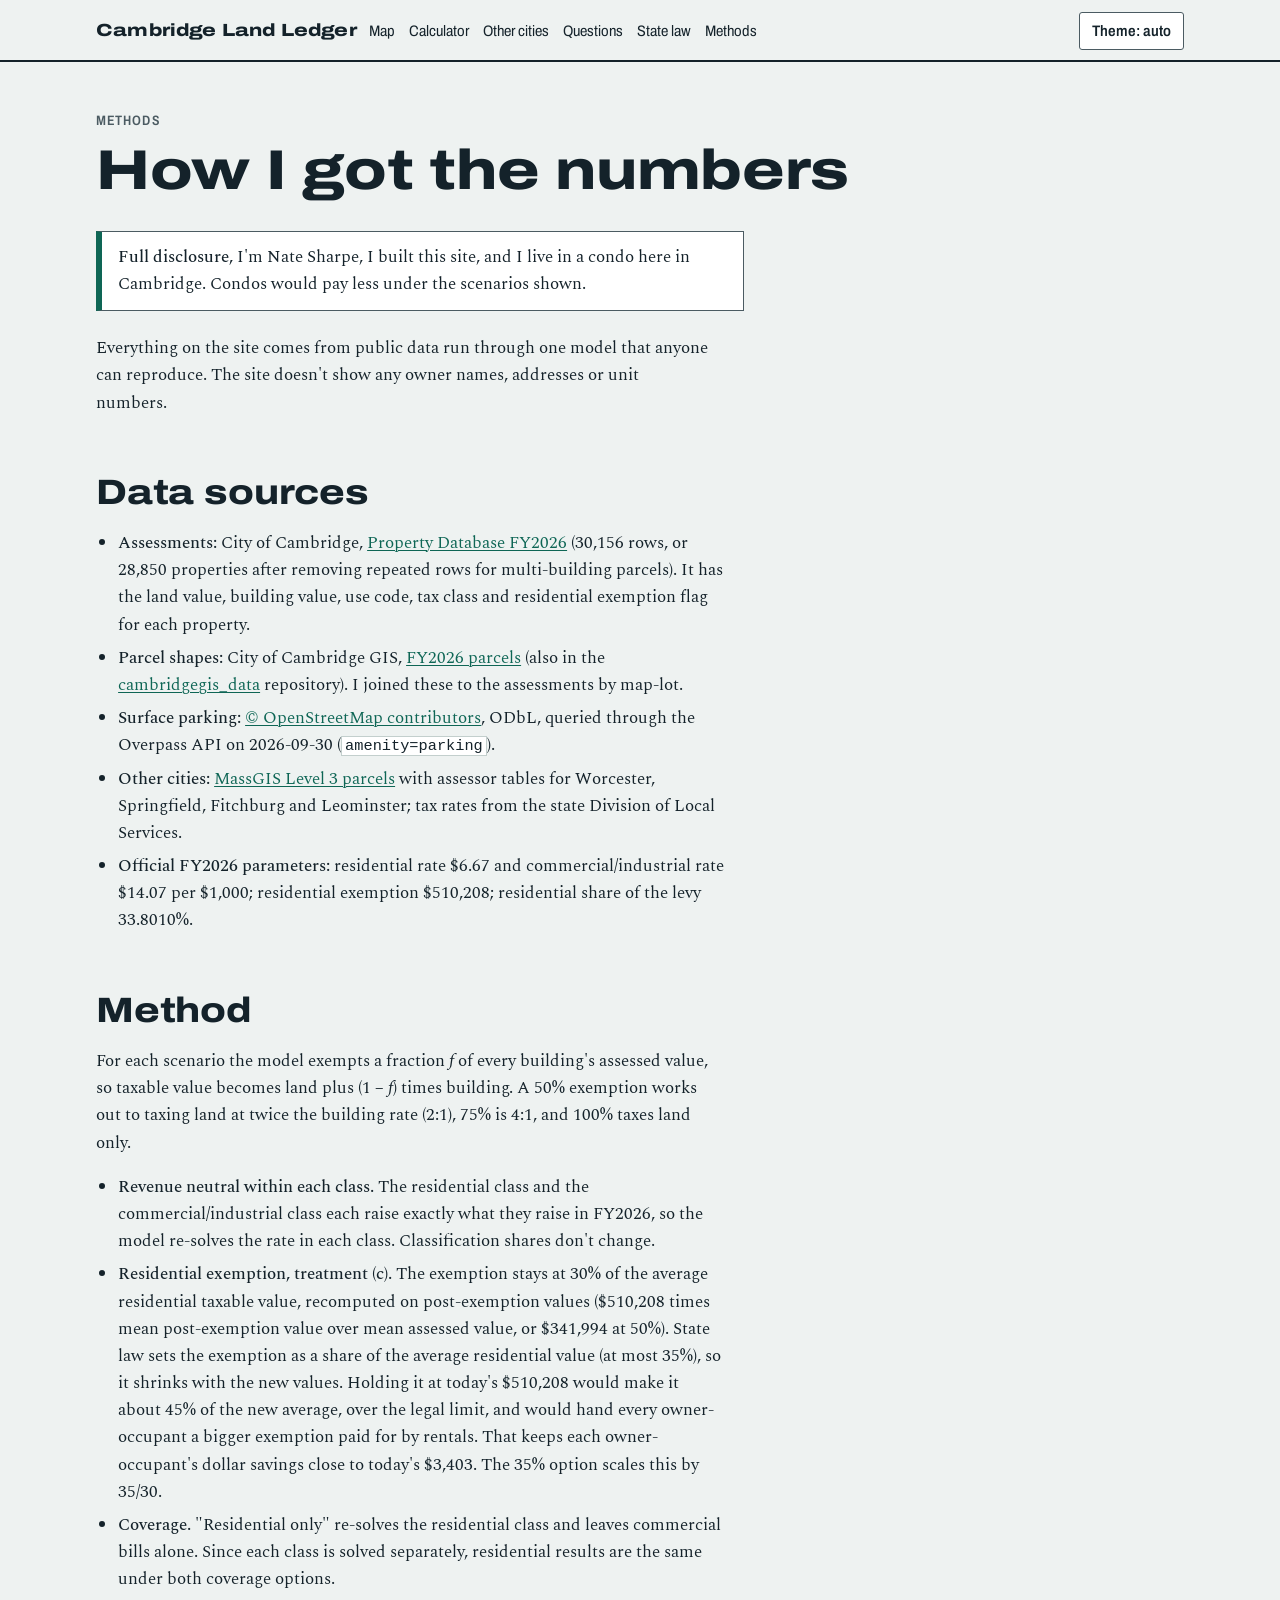
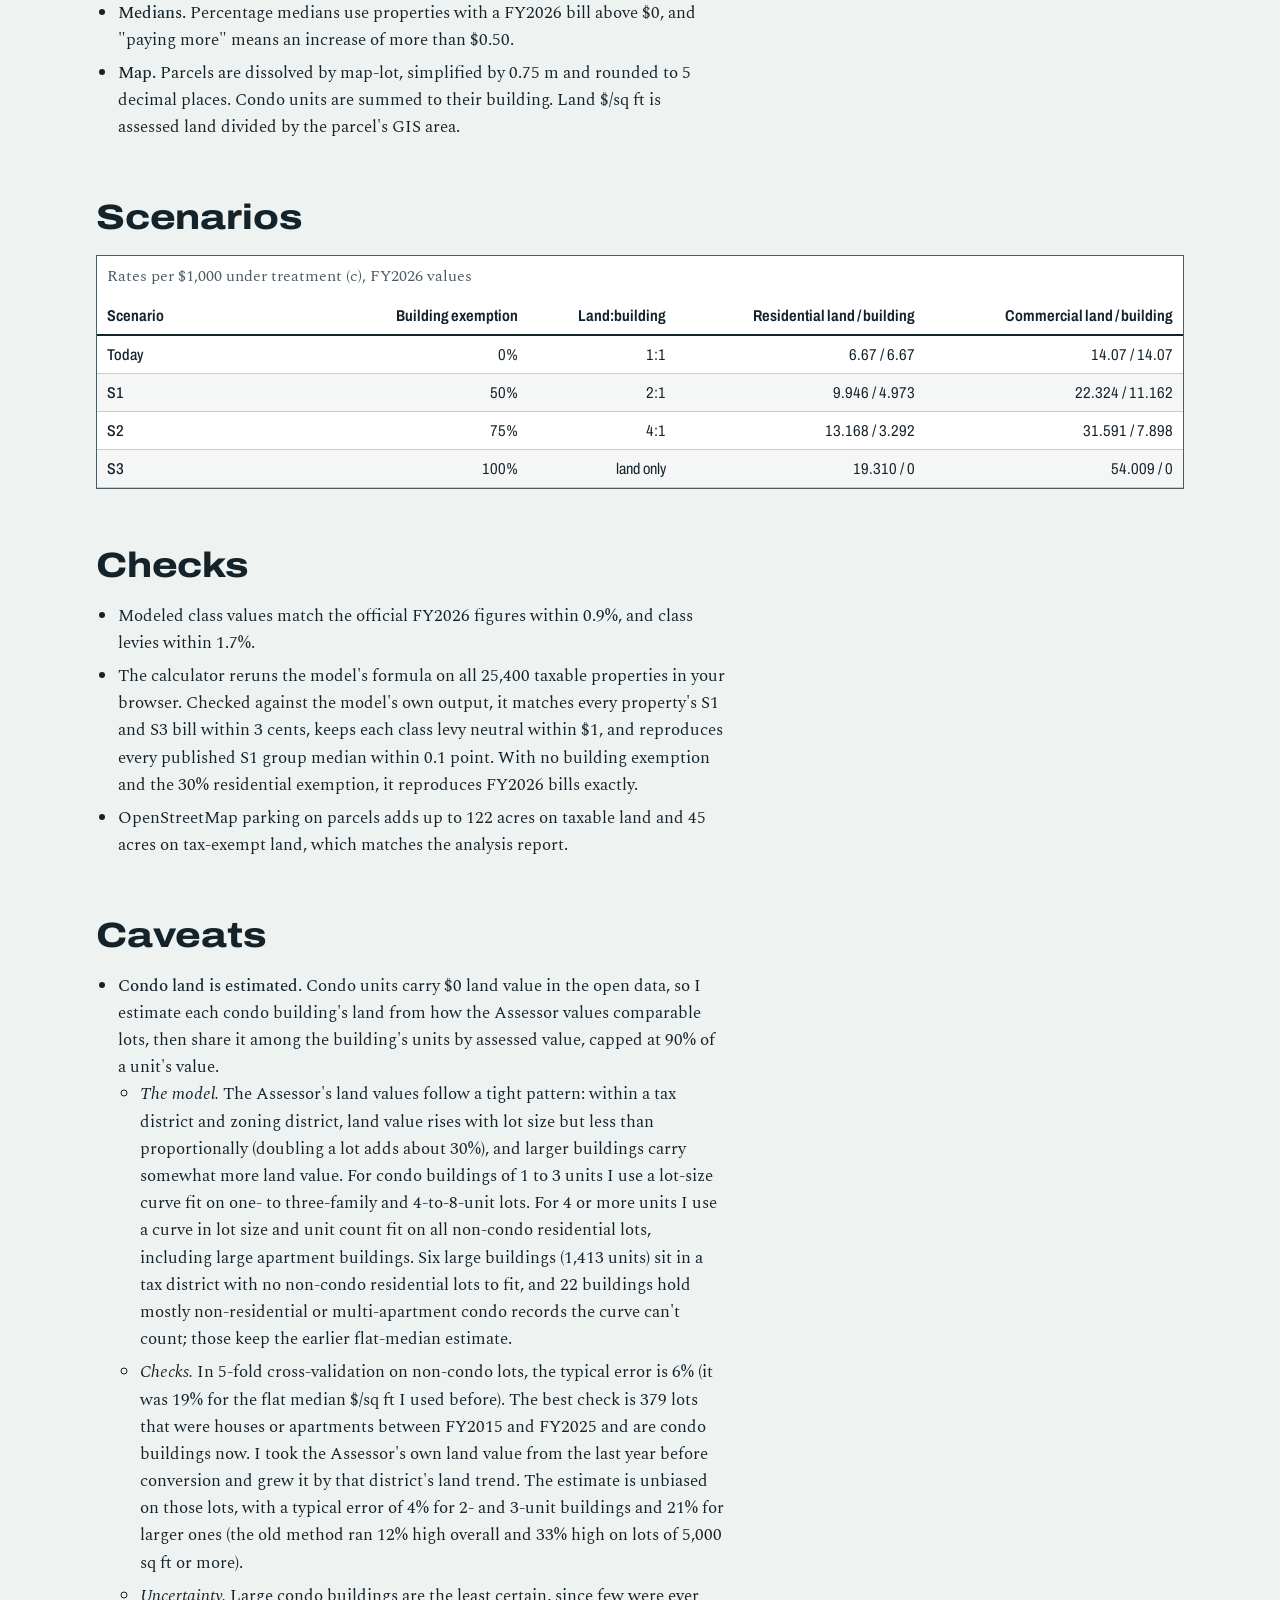
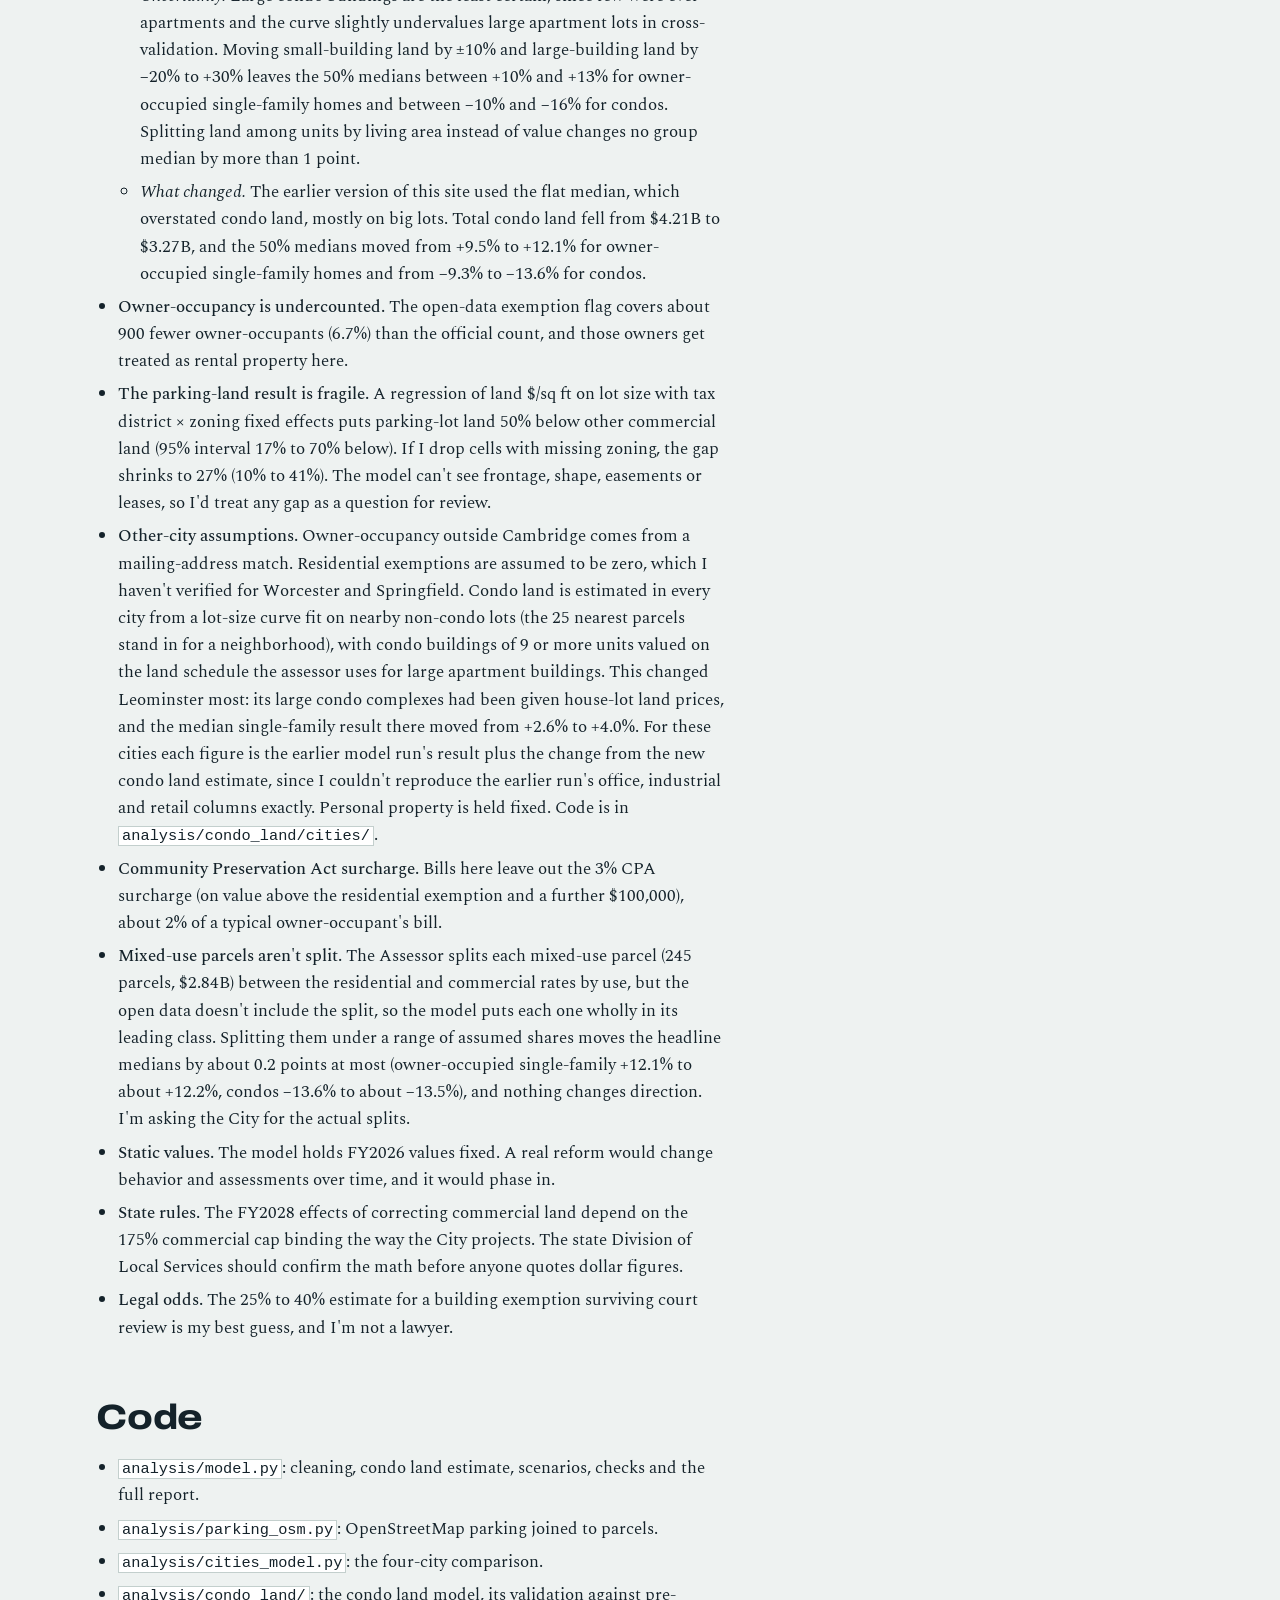
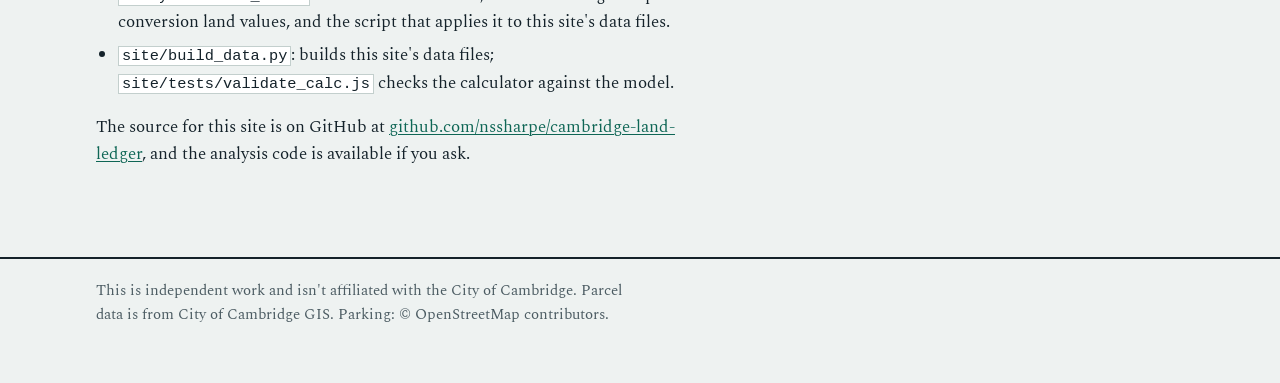
==== commit e3ce5b06: "Retell the homepage as a story: idle land, why it happens, the fix, who pays, how to get there Leads" ====
--- a/methods.html
+++ b/methods.html
@@ -92,6 +92,7 @@
       <li><strong>The parking-land result is fragile.</strong> A regression of land $/sq ft on lot size with tax district &times; zoning fixed effects puts parking-lot land 50% below other commercial land (95% interval 17% to 70% below). If I drop cells with missing zoning, the gap shrinks to 27% (10% to 41%). The model can't see frontage, shape, easements or leases, so I'd treat any gap as a question for review.</li>
       <li><strong>Other-city assumptions.</strong> Owner-occupancy outside Cambridge comes from a mailing-address match. Residential exemptions are assumed to be zero, which I haven't verified for Worcester and Springfield. Condo land is estimated in every city from a lot-size curve fit on nearby non-condo lots (the 25 nearest parcels stand in for a neighborhood), with condo buildings of 9 or more units valued on the land schedule the assessor uses for large apartment buildings. This changed Leominster most: its large condo complexes had been given house-lot land prices, and the median single-family result there moved from +2.6% to +4.0%. For these cities each figure is the earlier model run's result plus the change from the new condo land estimate, since I couldn't reproduce the earlier run's office, industrial and retail columns exactly. Personal property is held fixed. Code is in <code>analysis/condo_land/cities/</code>.</li>
       <li><strong>Community Preservation Act surcharge.</strong> Bills here leave out the 3% CPA surcharge (on value above the residential exemption and a further $100,000), about 2% of a typical owner-occupant's bill.</li>
+      <li><strong>Mixed-use parcels aren't split.</strong> The Assessor splits each mixed-use parcel (245 parcels, $2.84B) between the residential and commercial rates by use, but the open data doesn't include the split, so the model puts each one wholly in its leading class. Splitting them under a range of assumed shares moves the headline medians by about 0.2 points at most (owner-occupied single-family +12.1% to about +12.2%, condos &minus;13.6% to about &minus;13.5%), and nothing changes direction. I'm asking the City for the actual splits.</li>
       <li><strong>Static values.</strong> The model holds FY2026 values fixed. A real reform would change behavior and assessments over time, and it would phase in.</li>
       <li><strong>State rules.</strong> The FY2028 effects of correcting commercial land depend on the 175% commercial cap binding the way the City projects. The state Division of Local Services should confirm the math before anyone quotes dollar figures.</li>
       <li><strong>Legal odds.</strong> The 25% to 40% estimate for a building exemption surviving court review is my best guess, and I'm not a lawyer.</li>
--- a/css/site.css
+++ b/css/site.css
@@ -305,3 +305,19 @@
 @media (prefers-reduced-motion: no-preference) {
   html { scroll-behavior: smooth; }
 }
+
+/* Expandable primer (section 02). Text pairs: --ink on --surface, --accent on --surface. */
+.primer { background: var(--surface); border-left: 4px solid var(--accent); margin: 16px 0 20px; max-width: 72ch; }
+.primer summary { cursor: pointer; padding: 12px 14px; font-family: var(--font-head); font-weight: 600; color: var(--ink); }
+.primer summary:hover { background: var(--hover); }
+.primer summary:focus-visible { outline: 2px solid var(--accent); outline-offset: 2px; }
+.primer[open] summary { border-bottom: 1px solid var(--rule); }
+.primer-body { padding: 4px 14px 12px; color: var(--ink); }
+.primer-body ul { padding-left: 1.3em; }
+.primer-body li { margin-bottom: 6px; }
+
+/* "For lawmakers" callout (section 05). Same pairs as .primer: --ink on --surface, --accent links on --surface. */
+.callout { background: var(--surface); color: var(--ink); border-left: 4px solid var(--accent); padding: 12px 16px 4px; margin: 24px 0 16px; max-width: 72ch; }
+.callout h3 { color: var(--ink); margin-bottom: 0.4em; }
+.callout ul { padding-left: 1.3em; margin: 0 0 8px; }
+.callout li { margin-bottom: 8px; }
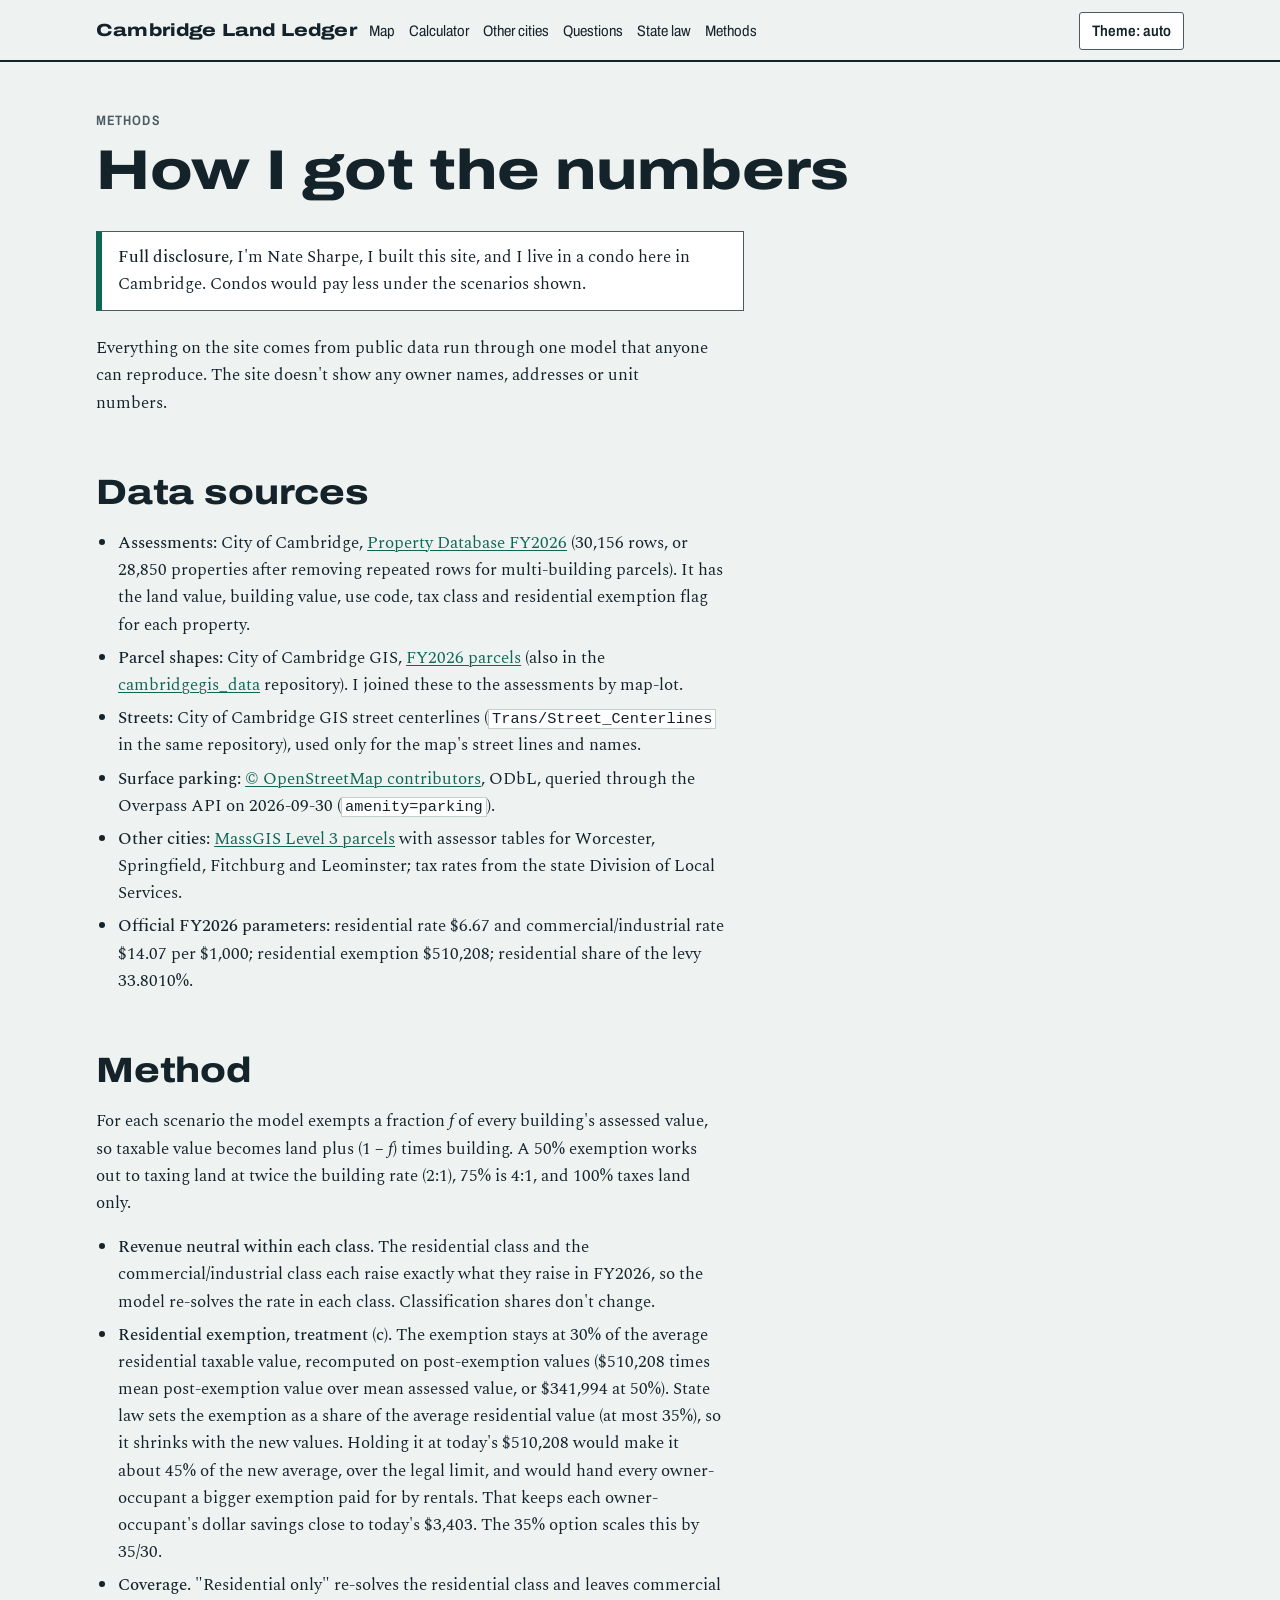
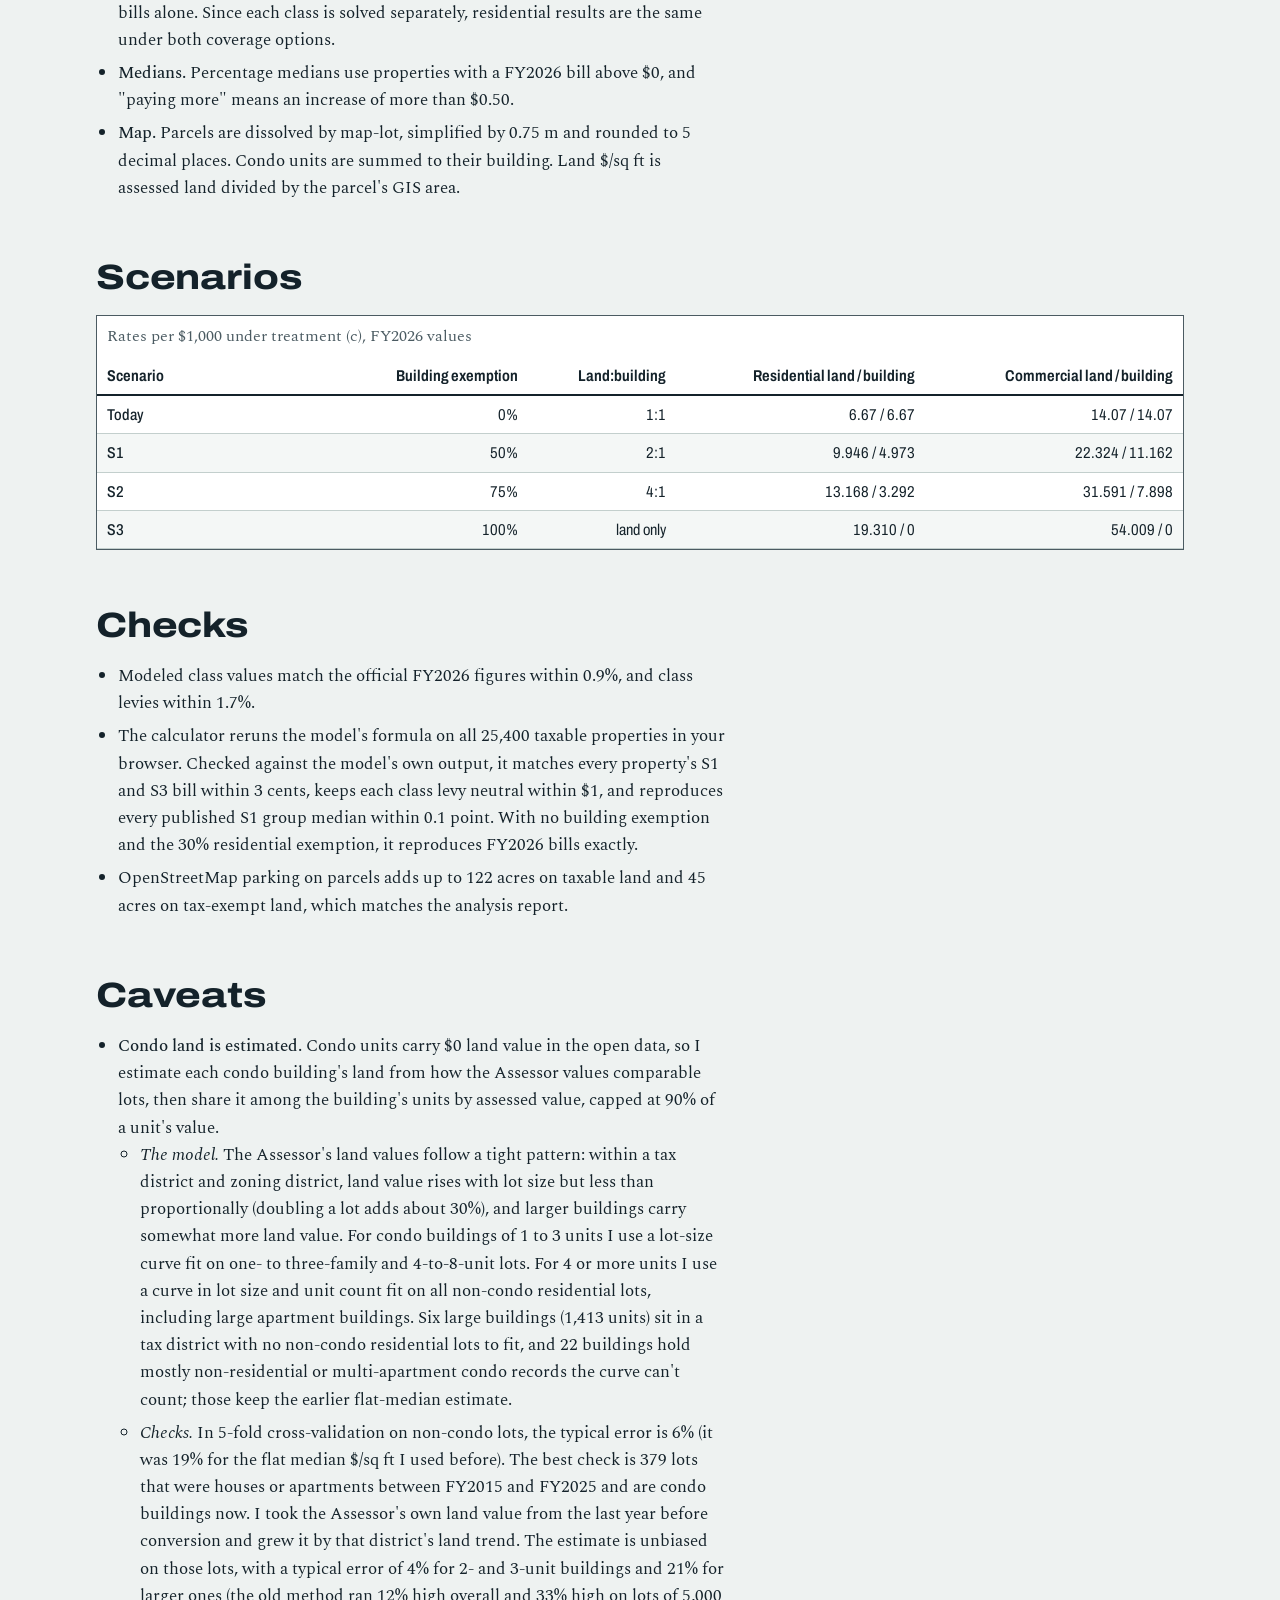
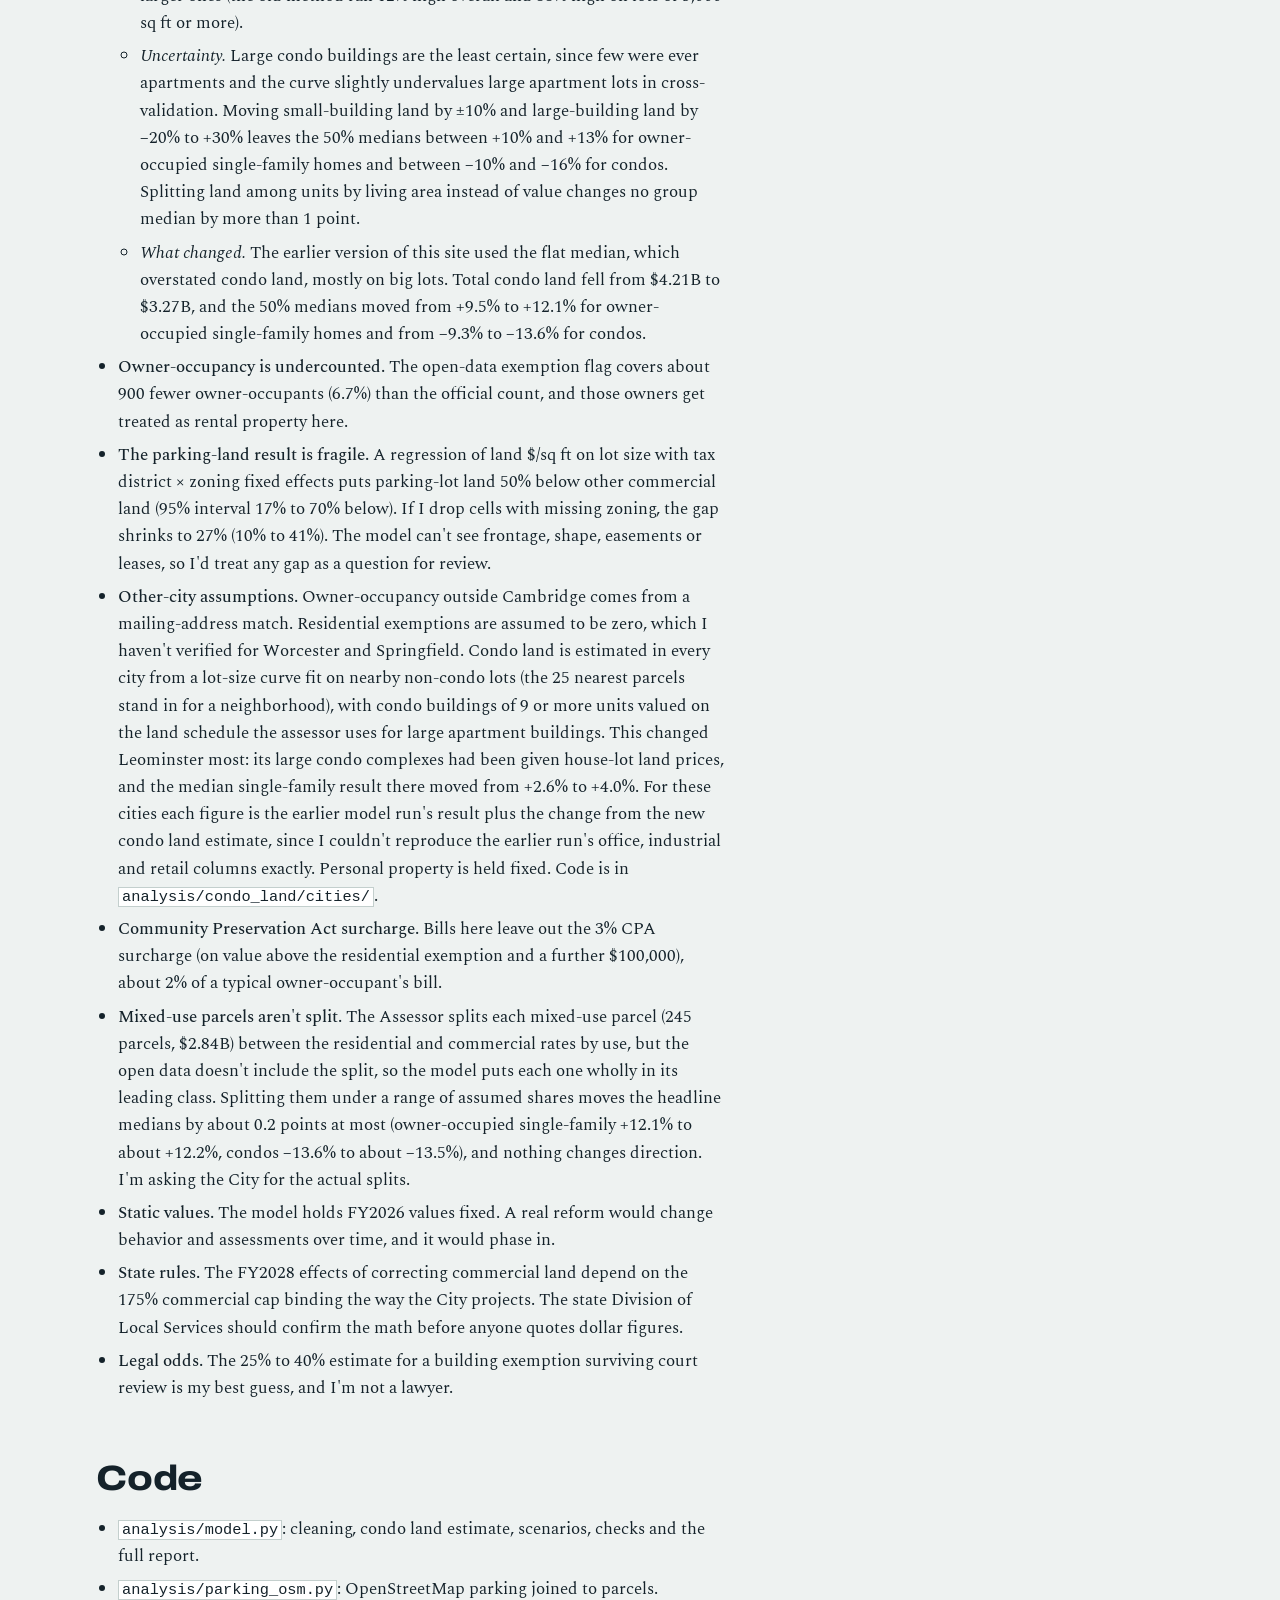
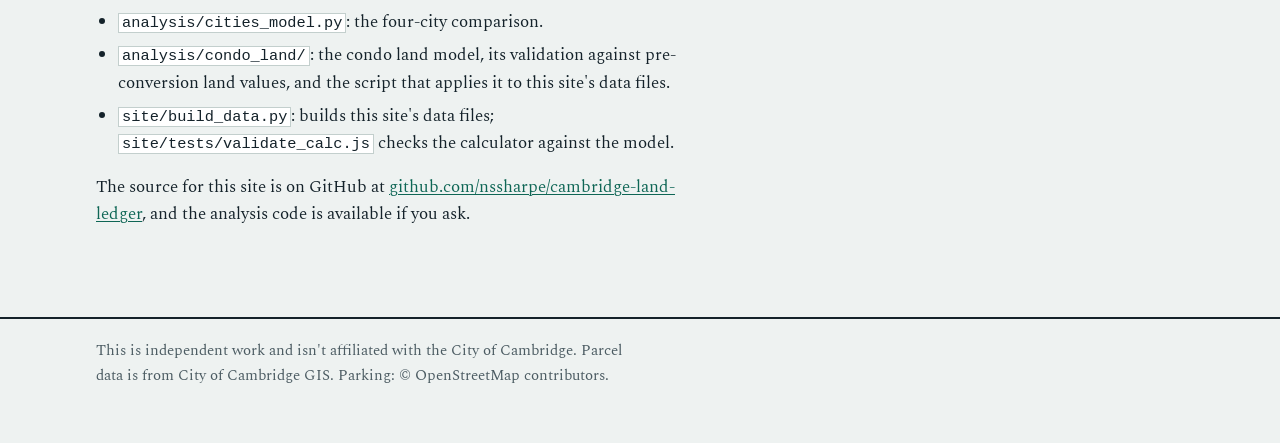
==== commit 8e14a063: "Add street lines and names to the parcel map as you zoom in Street centerlines from City of Cambridg" ====
--- a/methods.html
+++ b/methods.html
@@ -42,6 +42,7 @@
     <ul>
       <li><strong>Assessments:</strong> City of Cambridge, <a href="https://data.cambridgema.gov/Assessing/Cambridge-Property-Database-FY2026/waa7-ibdu">Property Database FY2026</a> (30,156 rows, or 28,850 properties after removing repeated rows for multi-building parcels). It has the land value, building value, use code, tax class and residential exemption flag for each property.</li>
       <li><strong>Parcel shapes:</strong> City of Cambridge GIS, <a href="https://gis.data.mass.gov/datasets/CambridgeGIS::fy2026-parcels">FY2026 parcels</a> (also in the <a href="https://github.com/cambridgegis/cambridgegis_data">cambridgegis_data</a> repository). I joined these to the assessments by map-lot.</li>
+      <li><strong>Streets:</strong> City of Cambridge GIS street centerlines (<code>Trans/Street_Centerlines</code> in the same repository), used only for the map's street lines and names.</li>
       <li><strong>Surface parking:</strong> <a href="https://www.openstreetmap.org/copyright">&copy; OpenStreetMap contributors</a>, ODbL, queried through the Overpass API on 2026-09-30 (<code>amenity=parking</code>).</li>
       <li><strong>Other cities:</strong> <a href="https://www.mass.gov/info-details/massgis-data-property-tax-parcels">MassGIS Level 3 parcels</a> with assessor tables for Worcester, Springfield, Fitchburg and Leominster; tax rates from the state Division of Local Services.</li>
       <li><strong>Official FY2026 parameters:</strong> residential rate $6.67 and commercial/industrial rate $14.07 per $1,000; residential exemption $510,208; residential share of the levy 33.8010%.</li>
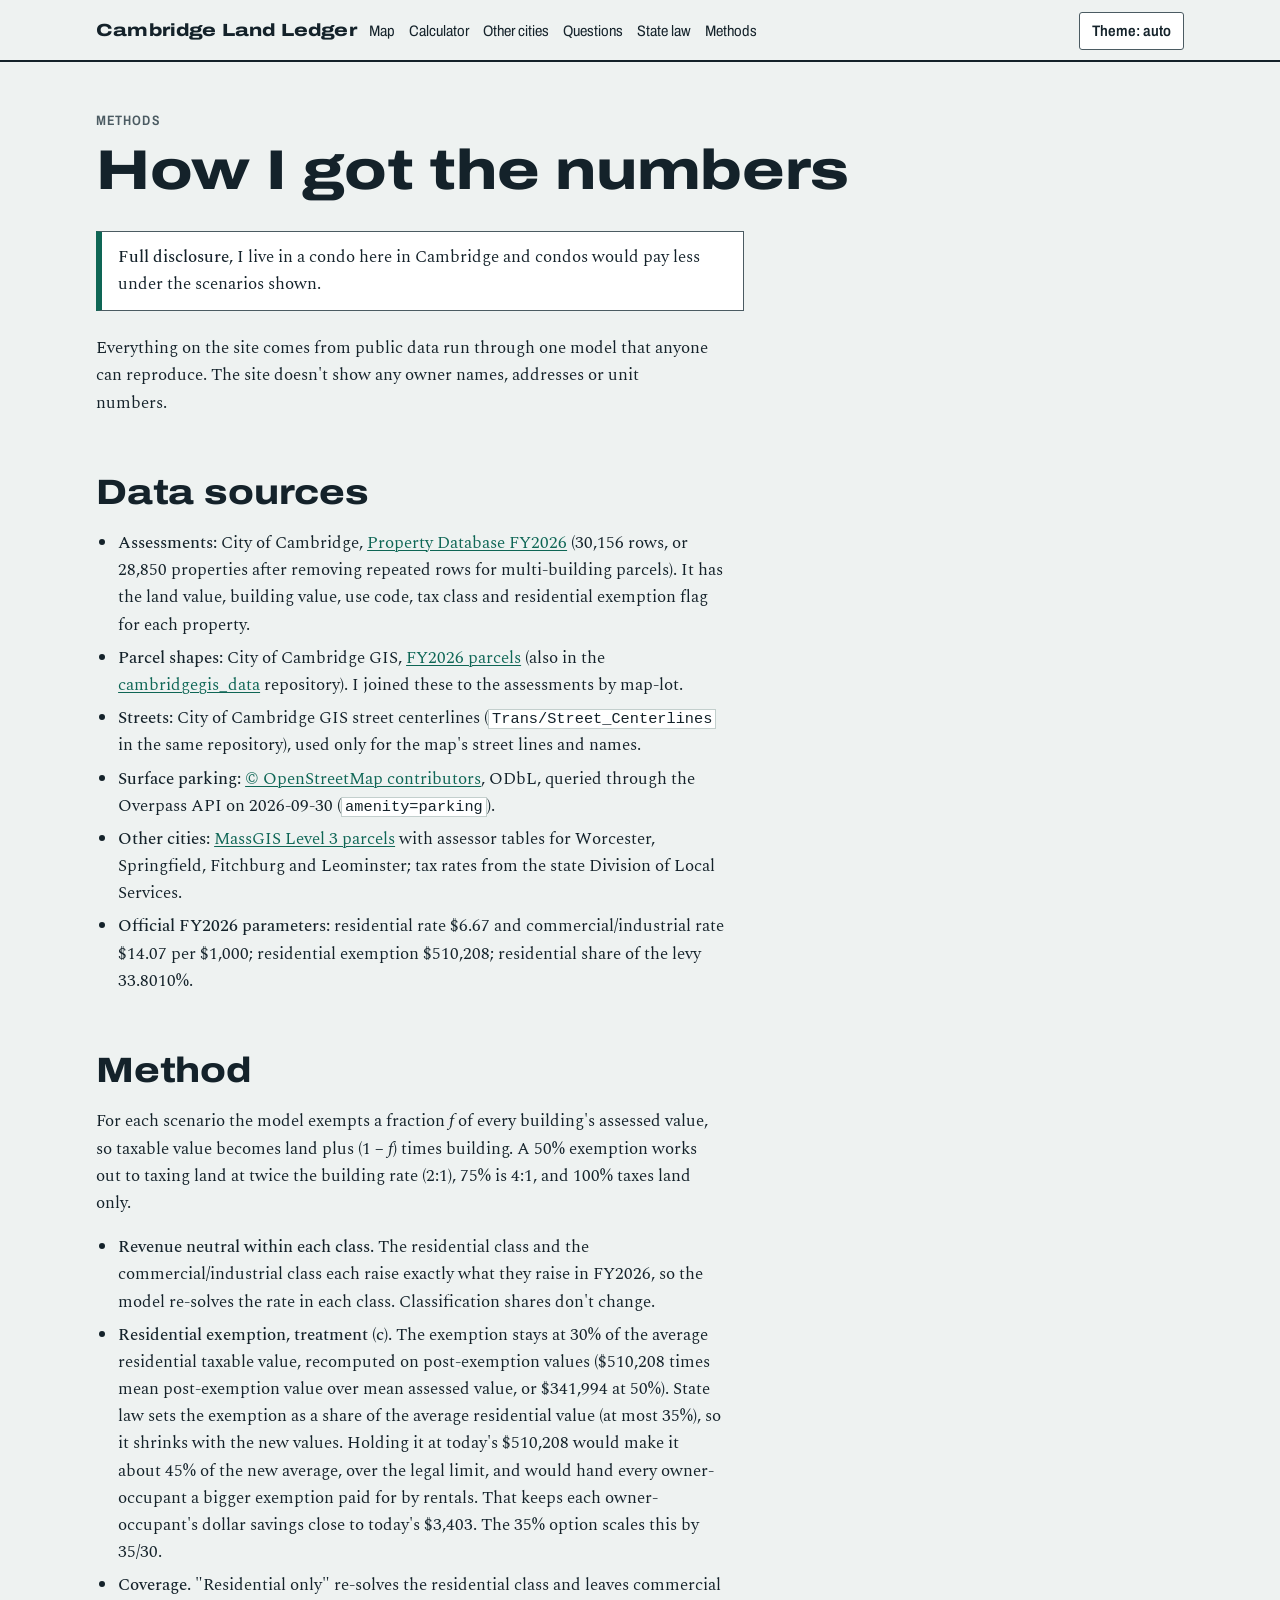
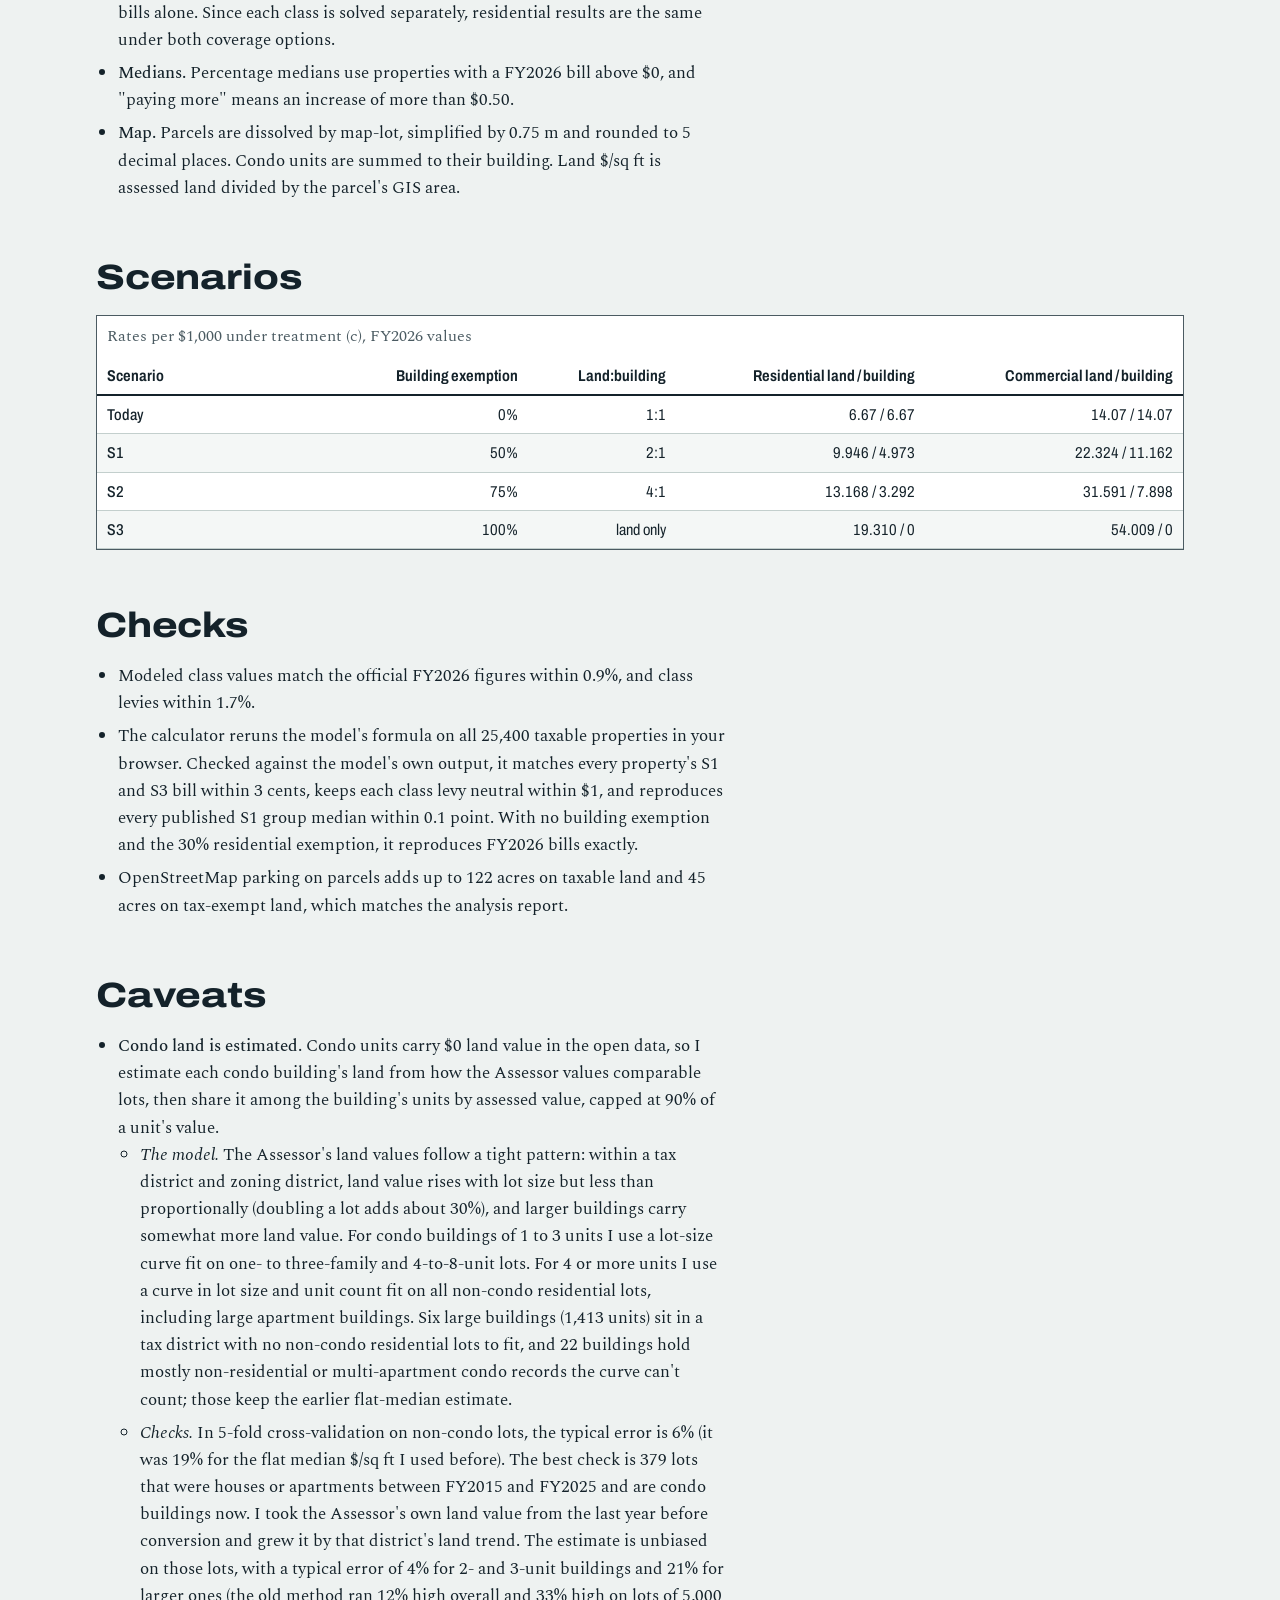
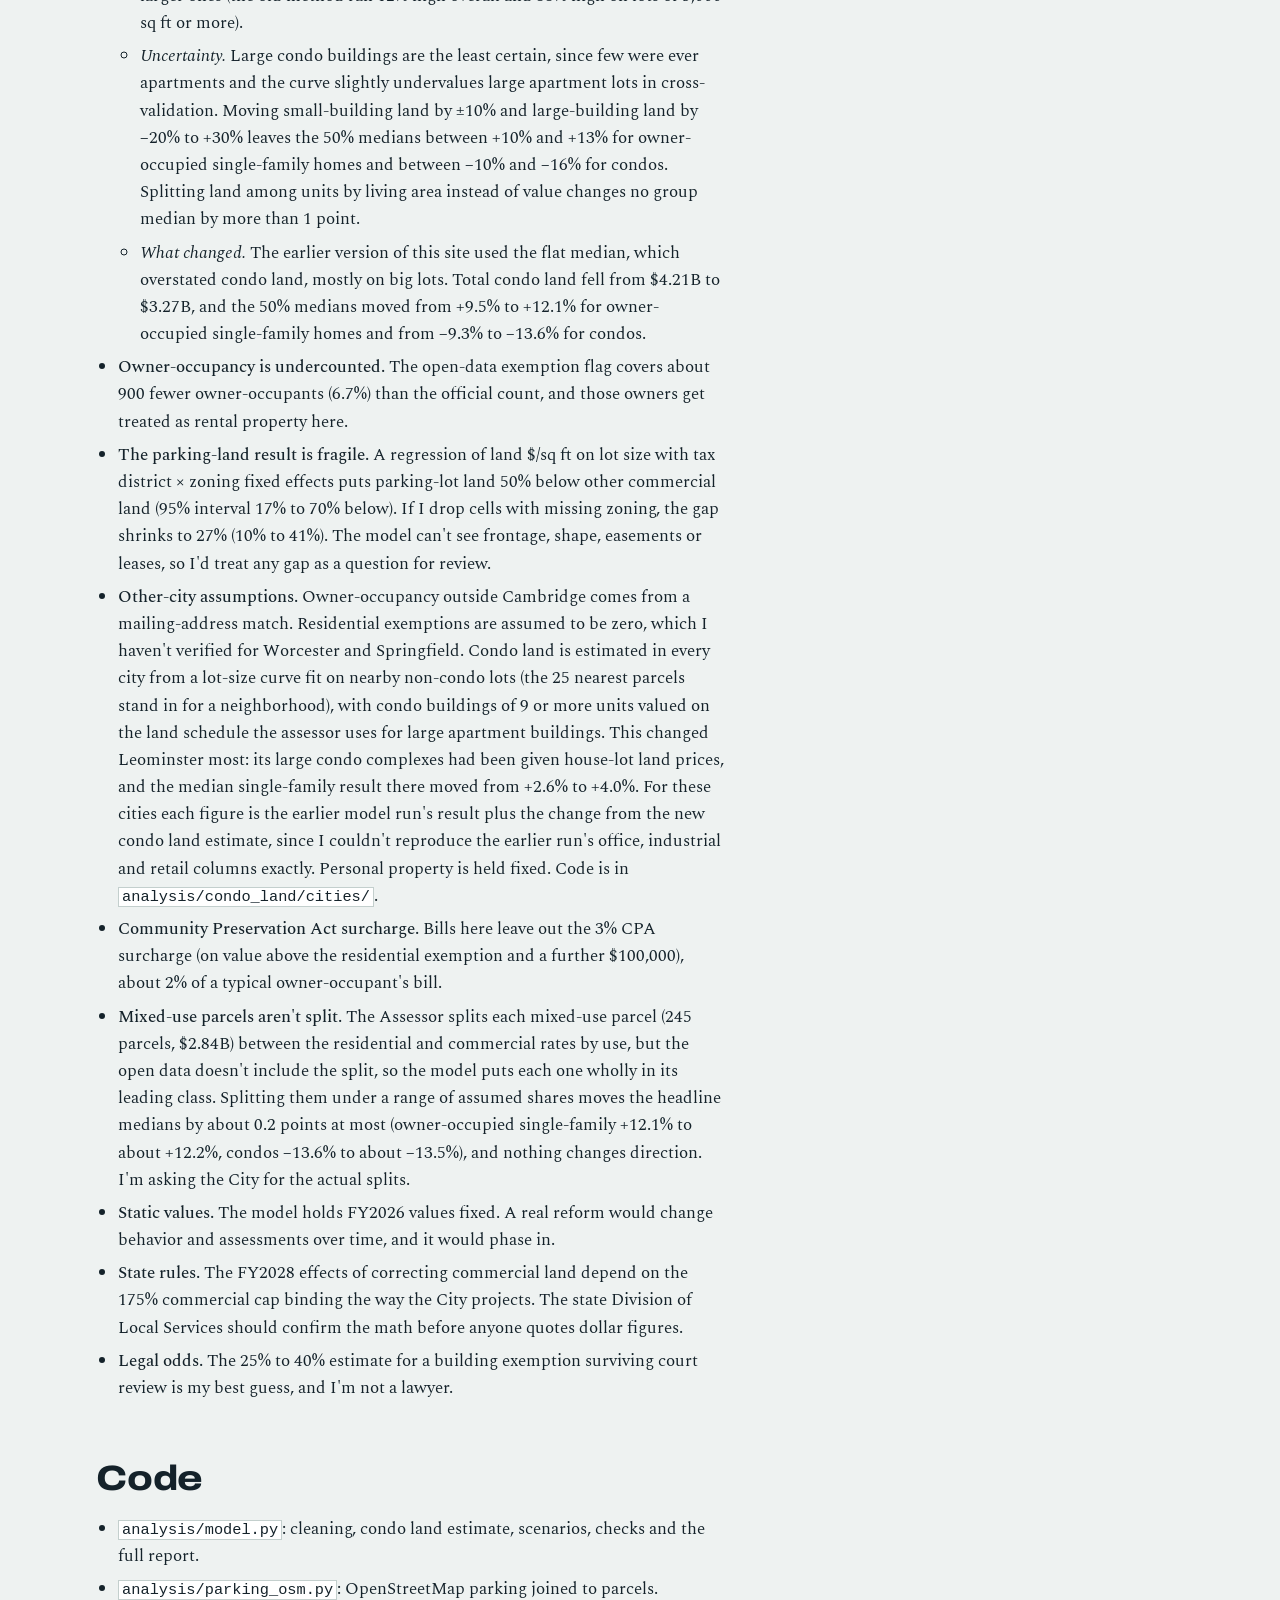
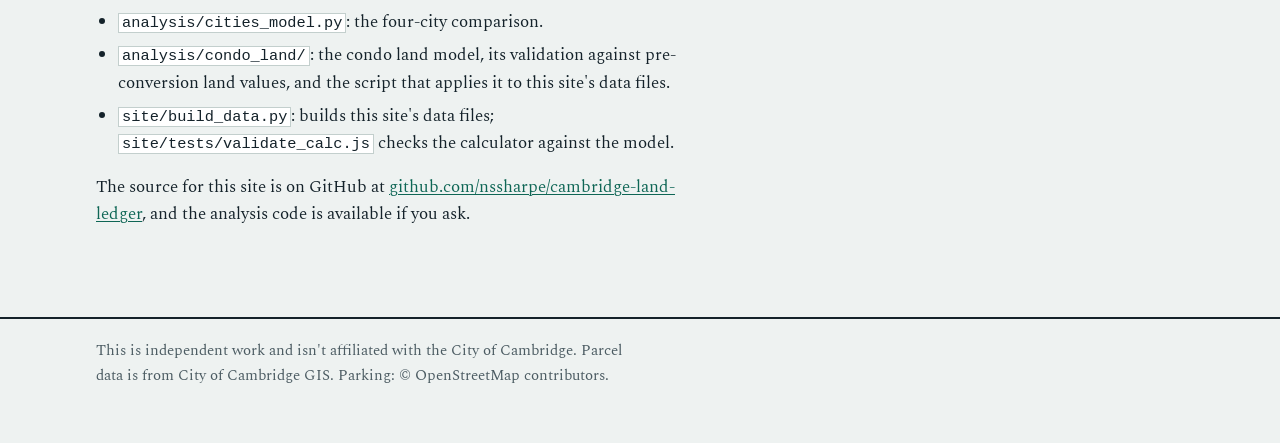
==== commit def3a50e: "Shorten the condo disclosure on the home and methods pages Co-Authored-By: Claude Opus 5.5 <noreply@" ====
--- a/methods.html
+++ b/methods.html
@@ -34,7 +34,7 @@
     <p class="kicker">Methods</p>
     <h1 id="h-m">How I got the numbers</h1>
     <div class="disclosure" role="note">
-      <p><strong>Full disclosure,</strong> I'm Nate Sharpe, I built this site, and I live in a condo here in Cambridge. Condos would pay less under the scenarios shown.</p>
+      <p><strong>Full disclosure,</strong> I live in a condo here in Cambridge and condos would pay less under the scenarios shown.</p>
     </div>
     <p>Everything on the site comes from public data run through one model that anyone can reproduce. The site doesn't show any owner names, addresses or unit numbers.</p>
 
